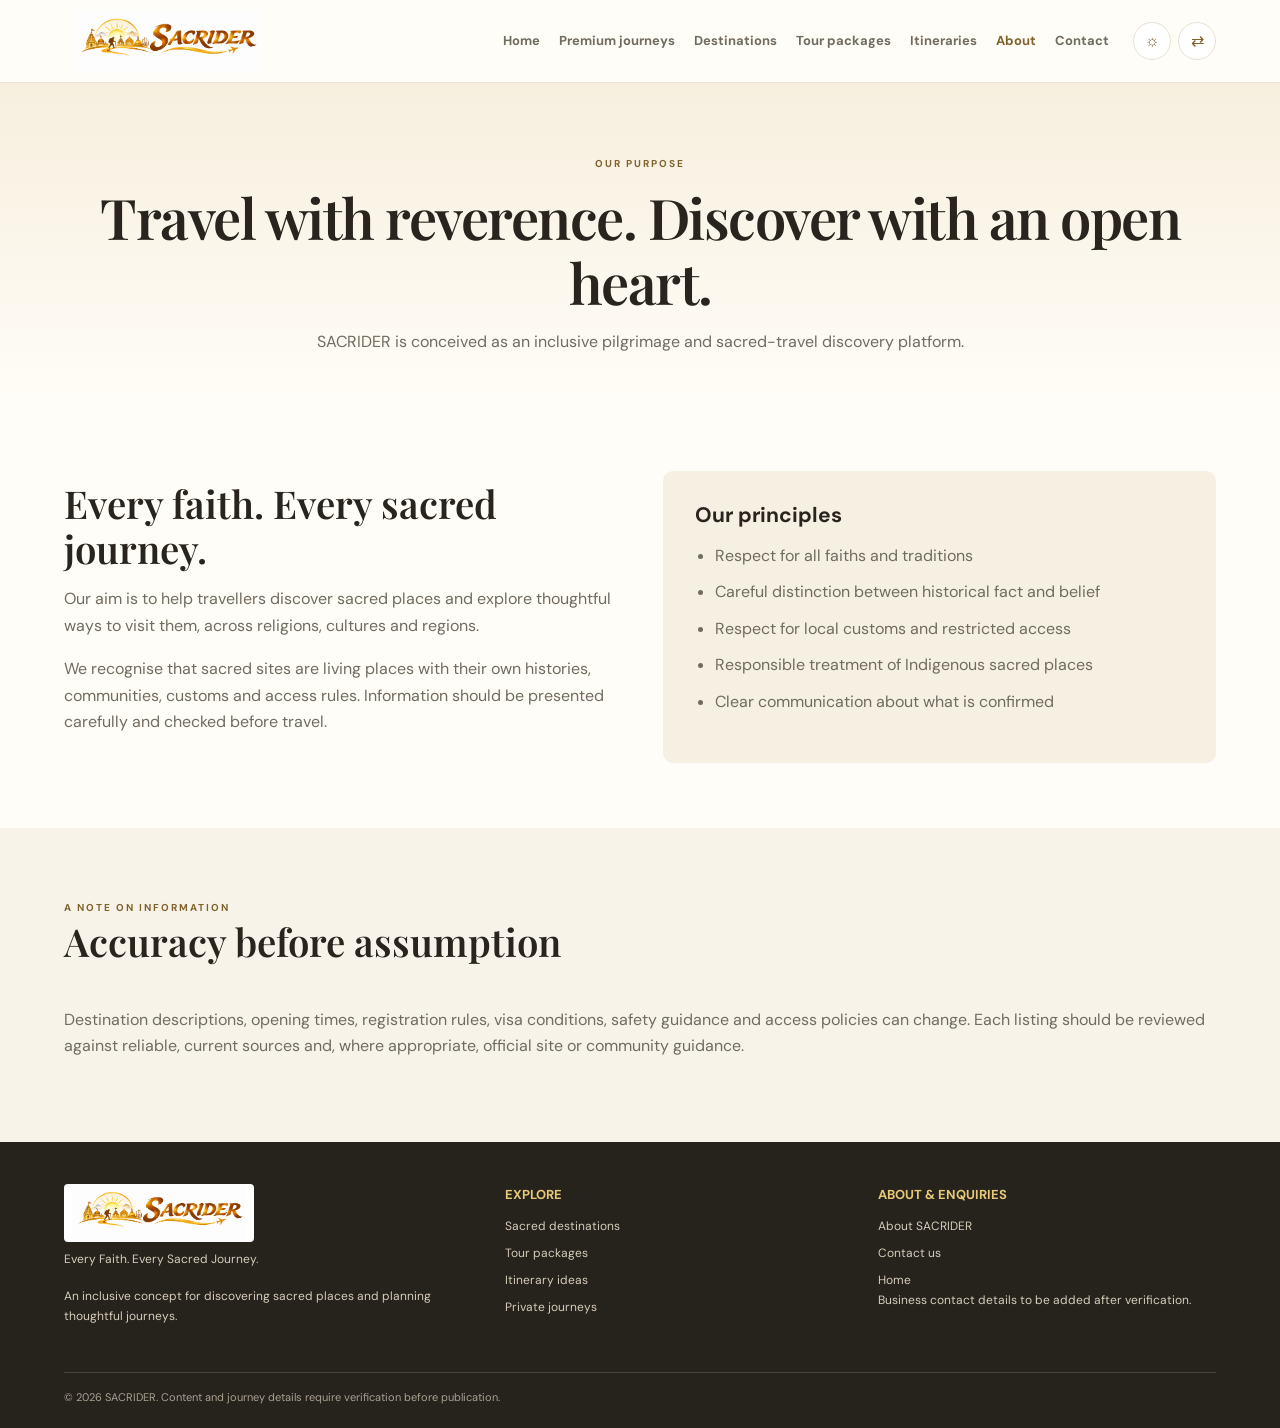
==== about.html @ cdb585a2 "firstcommit" ====
<!doctype html><html lang="en" dir="ltr"><head><meta charset="utf-8"><meta name="viewport" content="width=device-width,initial-scale=1"><title>About SACRIDER</title><link rel="icon" href="assets/sacrider-favicon-source.png"><link rel="stylesheet" href="styles.css"><link href="https://fonts.googleapis.com/css2?family=Trade+Winds&family=DM+Sans:wght@400;500;600;700&family=Playfair+Display:wght@500;600;700&display=swap" rel="stylesheet"></head><body><div id="site-header"></div><main><section class="page-hero"><span class="eyebrow">OUR PURPOSE</span><h1>Travel with reverence. Discover with an open heart.</h1><p>SACRIDER is conceived as an inclusive pilgrimage and sacred-travel discovery platform.</p></section><section class="section split"><div><h2>Every faith. Every sacred journey.</h2><p>Our aim is to help travellers discover sacred places and explore thoughtful ways to visit them, across religions, cultures and regions.</p><p>We recognise that sacred sites are living places with their own histories, communities, customs and access rules. Information should be presented carefully and checked before travel.</p></div><div class="values-panel"><h3>Our principles</h3><ul class="check-list"><li>Respect for all faiths and traditions</li><li>Careful distinction between historical fact and belief</li><li>Respect for local customs and restricted access</li><li>Responsible treatment of Indigenous sacred places</li><li>Clear communication about what is confirmed</li></ul></div></section><section class="section muted-section"><div class="section-head"><div><span class="eyebrow">A NOTE ON INFORMATION</span><h2>Accuracy before assumption</h2></div></div><p>Destination descriptions, opening times, registration rules, visa conditions, safety guidance and access policies can change. Each listing should be reviewed against reliable, current sources and, where appropriate, official site or community guidance.</p></section></main><div id="site-footer"></div><script src="app.js"></script></body></html>
---- styles.css ----
*{box-sizing:border-box} :root{--gold:#B88B36;--gold2:#E7C879;--deep:#80622C;--ink:#29251e;--muted:#716b60;--paper:#fffdf7;--surface:#fff;--line:#e9e1d2;--soft:#f6f0e3;--shadow:0 18px 50px rgba(76,55,19,.09)}html{scroll-behavior:smooth}body{margin:0;background:var(--paper);color:var(--ink);font:16px/1.65 "DM Sans",sans-serif}a{color:inherit;text-decoration:none}button,input,select,textarea{font:inherit}img{max-width:100%}.site-header{position:sticky;top:0;z-index:20;background:color-mix(in srgb,var(--paper) 93%,transparent);backdrop-filter:blur(14px);border-bottom:1px solid var(--line)}.nav-wrap{max-width:1200px;margin:auto;padding:10px 24px;display:flex;align-items:center;gap:24px}.brand img{width:205px;height:62px;object-fit:contain;display:block}.nav-links{display:flex;align-items:center;gap:19px;margin-inline-start:auto;font-size:13px;font-weight:700;color:var(--muted)}.nav-links a:hover,.nav-links a.active{color:var(--deep)}.nav-tools{display:flex;gap:7px}.icon-btn{width:38px;height:38px;border:1px solid var(--line);border-radius:50%;background:var(--surface);color:var(--deep);cursor:pointer}.menu-btn{display:none}.btn{display:inline-flex;align-items:center;justify-content:center;padding:12px 19px;border-radius:5px;font-weight:700;font-size:13px;border:1px solid var(--gold);cursor:pointer;transition:.2s}.btn.primary{background:var(--deep);color:white;border-color:var(--deep)}.btn.primary:hover{background:#60491f}.btn.secondary{color:var(--deep);background:transparent}.btn.light{background:#fffdf7;color:#73531b;border-color:#fffdf7}.actions{display:flex;gap:12px;flex-wrap:wrap;margin-top:26px}.hero,.premium-hero{max-width:1200px;margin:auto;padding:70px 24px 58px;display:grid;grid-template-columns:1.1fr .9fr;align-items:center;gap:38px;min-height:500px}.hero-classic{background:radial-gradient(circle at 82% 40%,#f5e5bd 0,transparent 35%)}.eyebrow{font-size:10px;letter-spacing:2px;font-weight:700;color:var(--deep)}h1,h2,h3{line-height:1.16;margin:0 0 16px}h1,h2{font-family:"Playfair Display",serif;font-weight:600}h1{font-size:clamp(42px,5.4vw,68px);letter-spacing:-1.5px}h1 em{color:var(--gold);font-weight:500}h2{font-size:clamp(30px,3vw,42px)}h3{font-size:21px}p{color:var(--muted);margin:0 0 17px}.hero-copy>p,.premium-copy>p{font-size:17px;max-width:590px}.hero-art{display:flex;justify-content:center;align-items:center}.hero-art img{width:min(100%,490px);filter:drop-shadow(0 18px 28px rgba(120,84,20,.12));border-radius:50%}.hero-note{font-size:11px;color:var(--muted);margin-top:22px}.section{max-width:1200px;margin:auto;padding:65px 24px}.section-head{display:flex;align-items:end;justify-content:space-between;gap:20px;margin-bottom:27px}.text-link{color:var(--deep);font-weight:700;font-size:13px}.faith-grid{display:grid;grid-template-columns:repeat(4,1fr);gap:13px}.faith-card{background:var(--surface);border:1px solid var(--line);padding:20px;border-radius:9px;display:flex;flex-direction:column;min-height:145px;transition:.2s}.faith-card:hover,.info-card:hover{transform:translateY(-3px);box-shadow:var(--shadow)}.faith-card span{font-size:25px;color:var(--gold);margin-bottom:10px}.faith-card b{font-family:"Playfair Display",serif;font-size:18px}.faith-card small{color:var(--muted);font-size:12px;margin-top:4px}.feature-band{max-width:none;background:linear-gradient(115deg,#80622c,#b88b36 65%,#d5b66c);color:white;padding:55px max(24px,calc((100vw - 1152px)/2));display:grid;grid-template-columns:1.2fr .8fr;gap:40px}.feature-band .eyebrow,.feature-band p{color:#fff4d9}.feature-band h2{max-width:600px}.feature-stats{display:grid;grid-template-columns:repeat(3,1fr);align-items:center;gap:14px}.feature-stats div{border-inline-start:1px solid #ffffff66;padding-inline-start:15px}.feature-stats strong{display:block;font:600 27px "Playfair Display",serif}.feature-stats span{font-size:11px;color:#fff4d9}.three-cards{display:grid;grid-template-columns:repeat(3,1fr);gap:18px}.info-card,.package-card{background:var(--surface);border:1px solid var(--line);padding:27px;border-radius:9px;transition:.2s}.card-icon{width:42px;height:42px;border-radius:50%;background:var(--soft);color:var(--deep);display:grid;place-items:center;font-weight:700;margin-bottom:20px}.info-card p,.package-card p{font-size:14px}.page-hero{padding:66px 24px 50px;text-align:center;background:linear-gradient(180deg,#f7efdE,transparent)}.page-hero h1{font-size:clamp(38px,5vw,56px);margin:10px auto 14px}.page-hero p{max-width:700px;margin:auto}.filters{display:flex;gap:15px;align-items:end;margin-bottom:25px;padding:18px;background:var(--soft);border:1px solid var(--line);border-radius:9px}.filters label,.enquiry-form label{display:flex;flex-direction:column;gap:6px;font-size:12px;font-weight:700;color:var(--deep);flex:1}.filters input,.filters select,.enquiry-form input,.enquiry-form select,.enquiry-form textarea{width:100%;padding:12px;border:1px solid var(--line);border-radius:5px;background:var(--surface);color:var(--ink);outline-color:var(--gold)}.destination-grid{display:grid;grid-template-columns:repeat(3,1fr);gap:16px}.destination-card{padding:22px;background:var(--surface);border:1px solid var(--line);border-radius:9px}.destination-card .meta{font-size:11px;color:var(--deep);font-weight:700;letter-spacing:.5px}.destination-card h3{margin:9px 0}.destination-card p{font-size:13px}.catalogue-note,.notice{padding:16px 18px;background:#fbf4e4;border-inline-start:3px solid var(--gold);border-radius:4px;font-size:13px;color:#68552e;margin-top:24px}.package-card{display:flex;flex-direction:column;align-items:flex-start}.package-card ul{padding-inline-start:18px;color:var(--muted);font-size:13px;min-height:95px}.package-card .btn{margin-top:auto}.package-card.featured{border-color:var(--gold);box-shadow:var(--shadow)}.pill{font-size:10px;font-weight:700;letter-spacing:1px;color:var(--deep);background:var(--soft);padding:6px 9px;border-radius:20px;margin-bottom:18px}.plan-grid{display:grid;grid-template-columns:repeat(3,1fr);gap:12px}.plan-card{background:var(--surface);border:1px solid var(--line);border-radius:7px;padding:17px}.plan-card small{color:var(--deep);font-size:10px;font-weight:700;text-transform:uppercase;letter-spacing:.7px}.plan-card h3{font-size:16px;margin:7px 0}.plan-card p{font-size:12px;margin:0}.split{display:grid;grid-template-columns:1fr 1fr;gap:45px;align-items:center}.values-panel,.quote-panel{background:var(--soft);padding:32px;border-radius:10px}.check-list{padding-inline-start:20px;color:var(--muted)}.check-list li{margin:10px 0}.muted-section{max-width:none;background:#f8f3e9;padding-inline:max(24px,calc((100vw - 1152px)/2))}.quote-mark{font:70px Georgia;color:var(--gold);line-height:1}.quote-panel p{font:26px/1.35 "Playfair Display",serif;color:var(--deep)}.quote-panel small{font-size:10px;letter-spacing:1.5px;color:var(--muted)}.contact-layout{display:grid;grid-template-columns:.8fr 1.2fr;gap:42px}.contact-detail{padding:12px 0;border-bottom:1px solid var(--line);display:flex;flex-direction:column;font-size:13px}.contact-detail b{color:var(--deep)}.enquiry-form{background:var(--surface);border:1px solid var(--line);border-radius:10px;padding:27px;display:flex;flex-direction:column;gap:15px;box-shadow:var(--shadow)}.form-row{display:flex;gap:14px}.form-status{font-size:13px;color:var(--deep);margin:0}.form-legal{font-size:11px;color:var(--muted)}.detail-main{max-width:1000px;margin:auto;padding:60px 24px}.detail-panel{padding:35px;background:var(--surface);border:1px solid var(--line);border-radius:12px}.detail-meta{color:var(--deep);font-size:12px;font-weight:700}.site-footer{background:#26231d;color:#f7f0df;padding:42px 24px 22px}.footer-inner{max-width:1152px;margin:auto;display:grid;grid-template-columns:1.2fr 1fr 1fr;gap:35px}.footer-logo{width:190px;height:58px;object-fit:contain;background:#fff;border-radius:4px}.site-footer p,.site-footer a{color:#d6cdb9;font-size:12px}.site-footer h4{font-size:13px;color:#e7c879;margin:0 0 12px}.footer-links{display:grid;gap:7px}.copyright{max-width:1152px;margin:28px auto 0;padding-top:15px;border-top:1px solid #ffffff25;color:#aaa18f;font-size:11px}.premium-hero{min-height:520px;background:linear-gradient(120deg,#fffdf7 45%,#f2e5c8)}.premium-orbit{height:360px;position:relative;display:grid;place-items:center;background:radial-gradient(circle,#fff9e9,#e8d2a0 58%,transparent 60%)}.sun{width:170px;height:170px;border-radius:50%;background:radial-gradient(circle at 35% 30%,#fff,#e7c879 65%,#b88b36);box-shadow:0 0 0 22px #e7c87935,0 0 0 45px #b88b3620}.orbit-label{position:absolute;text-align:center;font-size:12px;letter-spacing:2px;color:#80622c}.orbit-label b{font-size:18px}.orbit-path{position:absolute;bottom:38px;width:90%;height:100px;border:2px solid #b88b36;border-color:#b88b36 transparent transparent;border-radius:50%;transform:rotate(-8deg)}body.dark{--ink:#f1eadb;--muted:#c4b9a5;--paper:#171612;--surface:#211f19;--line:#3e382b;--soft:#2a261d;--shadow:0 18px 50px rgba(0,0,0,.25)}body.dark .site-header{background:#171612ed}body.dark .page-hero{background:linear-gradient(180deg,#292316,transparent)}body.dark .muted-section{background:#1e1b15}body.dark .feature-band{background:linear-gradient(115deg,#55411e,#80622c)}body.dark .notice,body.dark .catalogue-note{background:#302817;color:#e8d6ad}body.dark .premium-hero{background:linear-gradient(120deg,#211f19,#342a19)}body.dark .premium-orbit{background:radial-gradient(circle,#3d321e,#211f19 60%,transparent 62%)}body.dark .sun{box-shadow:0 0 0 22px #e7c8791c,0 0 0 45px #b88b3612}html[dir=rtl] .nav-links{margin-inline-start:0;margin-inline-end:auto}html[dir=rtl] .actions{flex-direction:row-reverse}html[dir=rtl] .filters,html[dir=rtl] .form-row{flex-direction:row-reverse}
@media(max-width:900px){.nav-wrap{gap:10px}.brand img{width:165px}.nav-links{gap:10px;font-size:11px}.nav-tools{margin-inline-start:auto}.hero,.premium-hero{grid-template-columns:1fr;padding-top:48px}.hero-art img{max-width:350px}.feature-band{grid-template-columns:1fr}.destination-grid,.plan-grid{grid-template-columns:repeat(2,1fr)}}
@media(max-width:680px){.nav-wrap{padding:8px 15px}.brand img{width:150px;height:48px}.menu-btn{display:block}.nav-links{display:none;position:absolute;top:65px;left:0;right:0;background:var(--paper);padding:18px 22px;border-bottom:1px solid var(--line);flex-direction:column;align-items:stretch}.nav-links.open{display:flex}.nav-tools{gap:4px}.icon-btn{width:34px;height:34px}.hero,.premium-hero{padding:43px 20px;gap:20px;min-height:auto}.hero-art img{max-width:270px}.section{padding:45px 20px}.faith-grid{grid-template-columns:repeat(2,1fr)}.three-cards,.destination-grid,.plan-grid,.split,.contact-layout,.footer-inner{grid-template-columns:1fr}.feature-band{padding:42px 20px}.feature-stats{grid-template-columns:1fr 1fr}.section-head{align-items:flex-start;flex-direction:column}.filters,.form-row{flex-direction:column;align-items:stretch}.page-hero{padding:48px 20px 35px}.enquiry-form{padding:20px}.footer-inner{gap:24px}.feature-stats div{padding:0;border:0}.premium-orbit{height:260px}.detail-panel{padding:23px}}
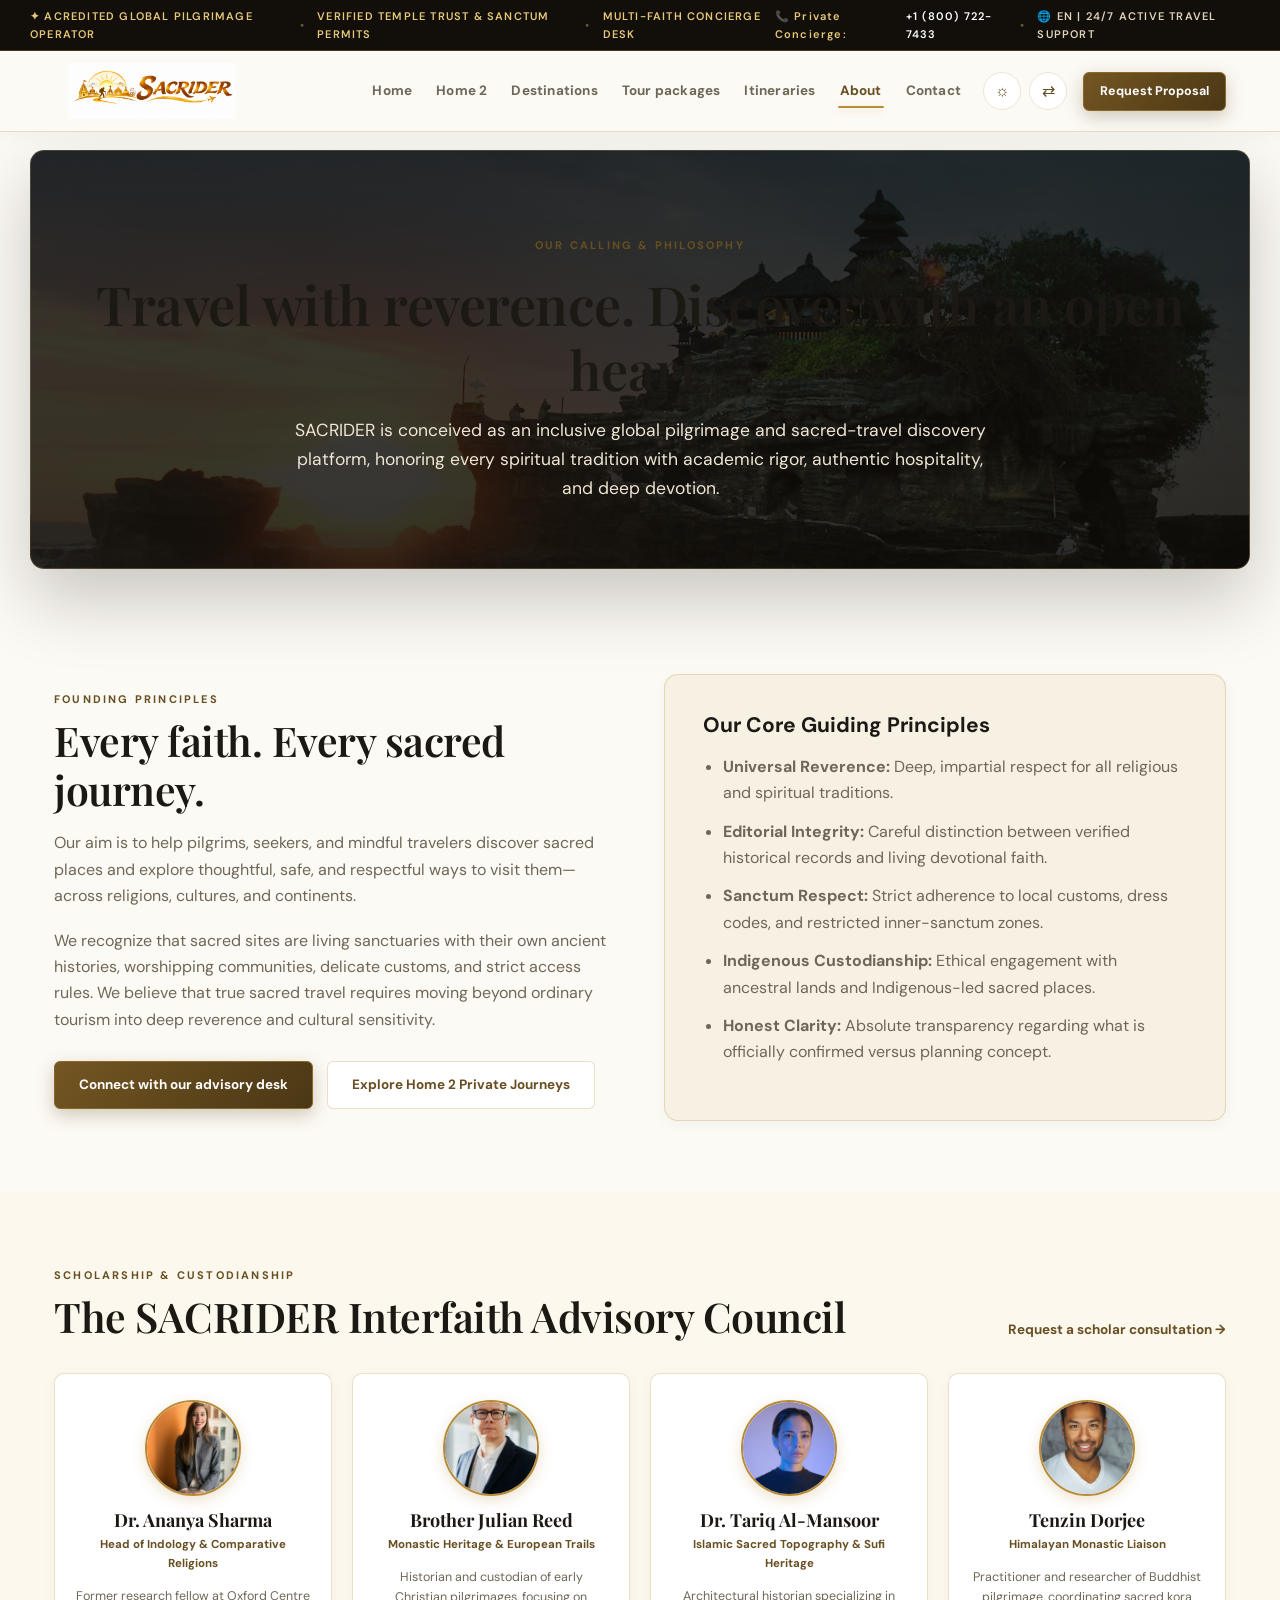
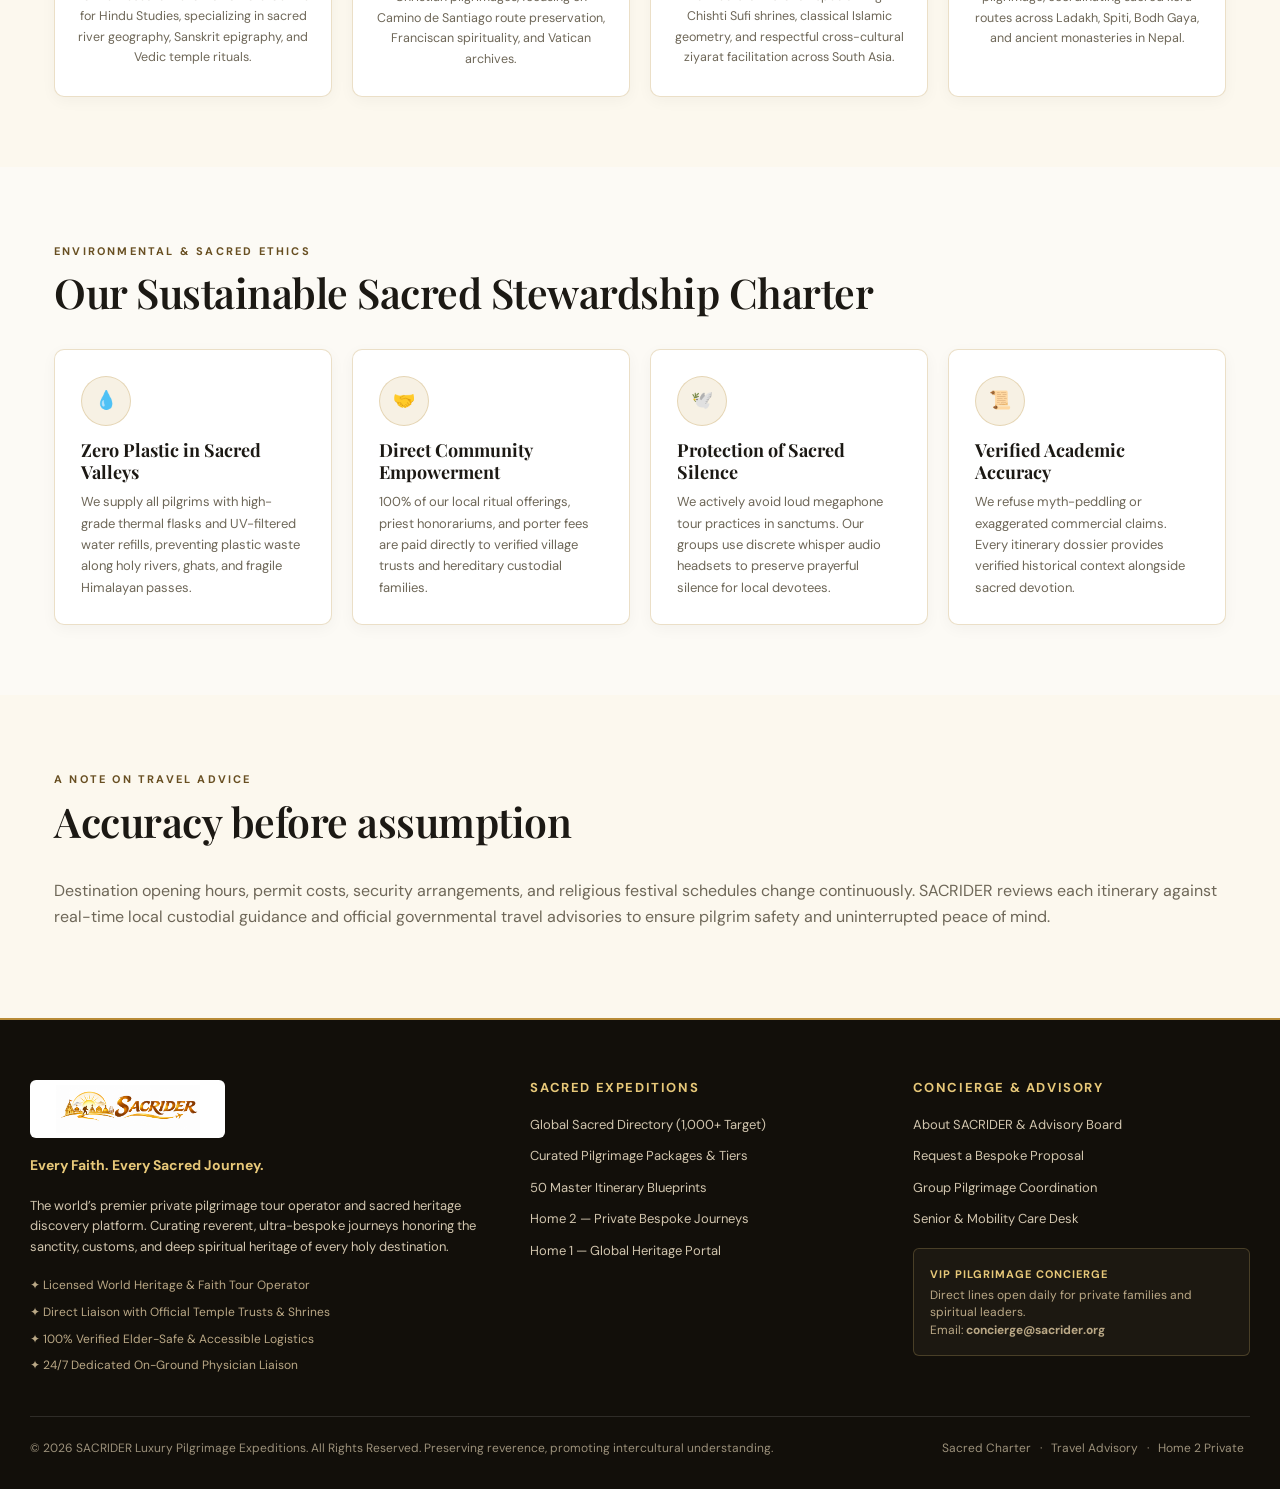
==== commit 3792bc6e: "firstpush" ====
--- a/about.html
+++ b/about.html
@@ -1 +1,141 @@
-<!doctype html><html lang="en" dir="ltr"><head><meta charset="utf-8"><meta name="viewport" content="width=device-width,initial-scale=1"><title>About SACRIDER</title><link rel="icon" href="assets/sacrider-favicon-source.png"><link rel="stylesheet" href="styles.css"><link href="https://fonts.googleapis.com/css2?family=Trade+Winds&family=DM+Sans:wght@400;500;600;700&family=Playfair+Display:wght@500;600;700&display=swap" rel="stylesheet"></head><body><div id="site-header"></div><main><section class="page-hero"><span class="eyebrow">OUR PURPOSE</span><h1>Travel with reverence. Discover with an open heart.</h1><p>SACRIDER is conceived as an inclusive pilgrimage and sacred-travel discovery platform.</p></section><section class="section split"><div><h2>Every faith. Every sacred journey.</h2><p>Our aim is to help travellers discover sacred places and explore thoughtful ways to visit them, across religions, cultures and regions.</p><p>We recognise that sacred sites are living places with their own histories, communities, customs and access rules. Information should be presented carefully and checked before travel.</p></div><div class="values-panel"><h3>Our principles</h3><ul class="check-list"><li>Respect for all faiths and traditions</li><li>Careful distinction between historical fact and belief</li><li>Respect for local customs and restricted access</li><li>Responsible treatment of Indigenous sacred places</li><li>Clear communication about what is confirmed</li></ul></div></section><section class="section muted-section"><div class="section-head"><div><span class="eyebrow">A NOTE ON INFORMATION</span><h2>Accuracy before assumption</h2></div></div><p>Destination descriptions, opening times, registration rules, visa conditions, safety guidance and access policies can change. Each listing should be reviewed against reliable, current sources and, where appropriate, official site or community guidance.</p></section></main><div id="site-footer"></div><script src="app.js"></script></body></html>+<!doctype html>
+<html lang="en" dir="ltr">
+<head>
+  <meta charset="utf-8">
+  <meta name="viewport" content="width=device-width, initial-scale=1">
+  <meta name="description" content="Learn about SACRIDER's mission, interfaith advisory council, and sustainable pilgrimage stewardship principles.">
+  <title>About SACRIDER | Every Faith. Every Sacred Journey.</title>
+  <link rel="icon" type="image/png" href="assets/sacrider-favicon-source.png">
+  <link rel="stylesheet" href="styles.css">
+  <link rel="preconnect" href="https://fonts.googleapis.com">
+  <link rel="preconnect" href="https://fonts.gstatic.com" crossorigin>
+  <link href="https://fonts.googleapis.com/css2?family=DM+Sans:wght@400;500;600;700&family=Playfair+Display:wght@500;600;700&display=swap" rel="stylesheet">
+</head>
+<body>
+  <div id="site-header"></div>
+
+  <main>
+    <!-- Page Hero with Photographic Backdrop -->
+    <section class="page-hero about-hero">
+      <span class="eyebrow">OUR CALLING & PHILOSOPHY</span>
+      <h1>Travel with reverence. Discover with an open heart.</h1>
+      <p>SACRIDER is conceived as an inclusive global pilgrimage and sacred-travel discovery platform, honoring every spiritual tradition with academic rigor, authentic hospitality, and deep devotion.</p>
+    </section>
+
+    <!-- Core Purpose Split Section -->
+    <section class="section split">
+      <div>
+        <span class="eyebrow">FOUNDING PRINCIPLES</span>
+        <h2>Every faith. Every sacred journey.</h2>
+        <p>Our aim is to help pilgrims, seekers, and mindful travelers discover sacred places and explore thoughtful, safe, and respectful ways to visit them—across religions, cultures, and continents.</p>
+        <p>We recognize that sacred sites are living sanctuaries with their own ancient histories, worshipping communities, delicate customs, and strict access rules. We believe that true sacred travel requires moving beyond ordinary tourism into deep reverence and cultural sensitivity.</p>
+        <div class="actions">
+          <a class="btn primary" href="contact.html">Connect with our advisory desk</a>
+          <a class="btn secondary" href="home-premium.html">Explore Home 2 Private Journeys</a>
+        </div>
+      </div>
+      <div class="values-panel">
+        <h3>Our Core Guiding Principles</h3>
+        <ul class="check-list">
+          <li><strong>Universal Reverence:</strong> Deep, impartial respect for all religious and spiritual traditions.</li>
+          <li><strong>Editorial Integrity:</strong> Careful distinction between verified historical records and living devotional faith.</li>
+          <li><strong>Sanctum Respect:</strong> Strict adherence to local customs, dress codes, and restricted inner-sanctum zones.</li>
+          <li><strong>Indigenous Custodianship:</strong> Ethical engagement with ancestral lands and Indigenous-led sacred places.</li>
+          <li><strong>Honest Clarity:</strong> Absolute transparency regarding what is officially confirmed versus planning concept.</li>
+        </ul>
+      </div>
+    </section>
+
+    <!-- UNIQUE SECTION 1: The SACRIDER Interfaith Advisory Council -->
+    <section class="section muted-section">
+      <div class="section-head">
+        <div>
+          <span class="eyebrow">SCHOLARSHIP & CUSTODIANSHIP</span>
+          <h2>The SACRIDER Interfaith Advisory Council</h2>
+        </div>
+        <a class="text-link" href="contact.html">Request a scholar consultation →</a>
+      </div>
+
+      <div class="advisors-grid">
+        <article class="advisor-card">
+          <img class="advisor-avatar" src="assets/images/advisor-1.jpg" alt="Dr. Ananya Sharma">
+          <h3>Dr. Ananya Sharma</h3>
+          <div class="advisor-title">Head of Indology & Comparative Religions</div>
+          <p>Former research fellow at Oxford Centre for Hindu Studies, specializing in sacred river geography, Sanskrit epigraphy, and Vedic temple rituals.</p>
+        </article>
+
+        <article class="advisor-card">
+          <img class="advisor-avatar" src="assets/images/advisor-2.jpg" alt="Brother Julian Reed">
+          <h3>Brother Julian Reed</h3>
+          <div class="advisor-title">Monastic Heritage & European Trails</div>
+          <p>Historian and custodian of early Christian pilgrimages, focusing on Camino de Santiago route preservation, Franciscan spirituality, and Vatican archives.</p>
+        </article>
+
+        <article class="advisor-card">
+          <img class="advisor-avatar" src="assets/images/advisor-3.jpg" alt="Dr. Tariq Al-Mansoor">
+          <h3>Dr. Tariq Al-Mansoor</h3>
+          <div class="advisor-title">Islamic Sacred Topography & Sufi Heritage</div>
+          <p>Architectural historian specializing in Chishti Sufi shrines, classical Islamic geometry, and respectful cross-cultural ziyarat facilitation across South Asia.</p>
+        </article>
+
+        <article class="advisor-card">
+          <img class="advisor-avatar" src="assets/images/advisor-4.jpg" alt="Tenzin Dorjee">
+          <h3>Tenzin Dorjee</h3>
+          <div class="advisor-title">Himalayan Monastic Liaison</div>
+          <p>Practitioner and researcher of Buddhist pilgrimage, coordinating sacred kora routes across Ladakh, Spiti, Bodh Gaya, and ancient monasteries in Nepal.</p>
+        </article>
+      </div>
+    </section>
+
+    <!-- UNIQUE SECTION 2: Sustainable & Sacred Stewardship Charter -->
+    <section class="section">
+      <div class="section-head">
+        <div>
+          <span class="eyebrow">ENVIRONMENTAL & SACRED ETHICS</span>
+          <h2>Our Sustainable Sacred Stewardship Charter</h2>
+        </div>
+      </div>
+
+      <div class="charter-grid">
+        <article class="charter-card">
+          <div class="card-icon">💧</div>
+          <h3>Zero Plastic in Sacred Valleys</h3>
+          <p>We supply all pilgrims with high-grade thermal flasks and UV-filtered water refills, preventing plastic waste along holy rivers, ghats, and fragile Himalayan passes.</p>
+        </article>
+
+        <article class="charter-card">
+          <div class="card-icon">🤝</div>
+          <h3>Direct Community Empowerment</h3>
+          <p>100% of our local ritual offerings, priest honorariums, and porter fees are paid directly to verified village trusts and hereditary custodial families.</p>
+        </article>
+
+        <article class="charter-card">
+          <div class="card-icon">🕊️</div>
+          <h3>Protection of Sacred Silence</h3>
+          <p>We actively avoid loud megaphone tour practices in sanctums. Our groups use discrete whisper audio headsets to preserve prayerful silence for local devotees.</p>
+        </article>
+
+        <article class="charter-card">
+          <div class="card-icon">📜</div>
+          <h3>Verified Academic Accuracy</h3>
+          <p>We refuse myth-peddling or exaggerated commercial claims. Every itinerary dossier provides verified historical context alongside sacred devotion.</p>
+        </article>
+      </div>
+    </section>
+
+    <!-- Informative Transparency Note -->
+    <section class="section muted-section">
+      <div class="section-head">
+        <div>
+          <span class="eyebrow">A NOTE ON TRAVEL ADVICE</span>
+          <h2>Accuracy before assumption</h2>
+        </div>
+      </div>
+      <p>Destination opening hours, permit costs, security arrangements, and religious festival schedules change continuously. SACRIDER reviews each itinerary against real-time local custodial guidance and official governmental travel advisories to ensure pilgrim safety and uninterrupted peace of mind.</p>
+    </section>
+  </main>
+
+  <div id="site-footer"></div>
+  <script src="app.js"></script>
+</body>
+</html>
--- a/styles.css
+++ b/styles.css
@@ -1,3 +1,2798 @@
-*{box-sizing:border-box} :root{--gold:#B88B36;--gold2:#E7C879;--deep:#80622C;--ink:#29251e;--muted:#716b60;--paper:#fffdf7;--surface:#fff;--line:#e9e1d2;--soft:#f6f0e3;--shadow:0 18px 50px rgba(76,55,19,.09)}html{scroll-behavior:smooth}body{margin:0;background:var(--paper);color:var(--ink);font:16px/1.65 "DM Sans",sans-serif}a{color:inherit;text-decoration:none}button,input,select,textarea{font:inherit}img{max-width:100%}.site-header{position:sticky;top:0;z-index:20;background:color-mix(in srgb,var(--paper) 93%,transparent);backdrop-filter:blur(14px);border-bottom:1px solid var(--line)}.nav-wrap{max-width:1200px;margin:auto;padding:10px 24px;display:flex;align-items:center;gap:24px}.brand img{width:205px;height:62px;object-fit:contain;display:block}.nav-links{display:flex;align-items:center;gap:19px;margin-inline-start:auto;font-size:13px;font-weight:700;color:var(--muted)}.nav-links a:hover,.nav-links a.active{color:var(--deep)}.nav-tools{display:flex;gap:7px}.icon-btn{width:38px;height:38px;border:1px solid var(--line);border-radius:50%;background:var(--surface);color:var(--deep);cursor:pointer}.menu-btn{display:none}.btn{display:inline-flex;align-items:center;justify-content:center;padding:12px 19px;border-radius:5px;font-weight:700;font-size:13px;border:1px solid var(--gold);cursor:pointer;transition:.2s}.btn.primary{background:var(--deep);color:white;border-color:var(--deep)}.btn.primary:hover{background:#60491f}.btn.secondary{color:var(--deep);background:transparent}.btn.light{background:#fffdf7;color:#73531b;border-color:#fffdf7}.actions{display:flex;gap:12px;flex-wrap:wrap;margin-top:26px}.hero,.premium-hero{max-width:1200px;margin:auto;padding:70px 24px 58px;display:grid;grid-template-columns:1.1fr .9fr;align-items:center;gap:38px;min-height:500px}.hero-classic{background:radial-gradient(circle at 82% 40%,#f5e5bd 0,transparent 35%)}.eyebrow{font-size:10px;letter-spacing:2px;font-weight:700;color:var(--deep)}h1,h2,h3{line-height:1.16;margin:0 0 16px}h1,h2{font-family:"Playfair Display",serif;font-weight:600}h1{font-size:clamp(42px,5.4vw,68px);letter-spacing:-1.5px}h1 em{color:var(--gold);font-weight:500}h2{font-size:clamp(30px,3vw,42px)}h3{font-size:21px}p{color:var(--muted);margin:0 0 17px}.hero-copy>p,.premium-copy>p{font-size:17px;max-width:590px}.hero-art{display:flex;justify-content:center;align-items:center}.hero-art img{width:min(100%,490px);filter:drop-shadow(0 18px 28px rgba(120,84,20,.12));border-radius:50%}.hero-note{font-size:11px;color:var(--muted);margin-top:22px}.section{max-width:1200px;margin:auto;padding:65px 24px}.section-head{display:flex;align-items:end;justify-content:space-between;gap:20px;margin-bottom:27px}.text-link{color:var(--deep);font-weight:700;font-size:13px}.faith-grid{display:grid;grid-template-columns:repeat(4,1fr);gap:13px}.faith-card{background:var(--surface);border:1px solid var(--line);padding:20px;border-radius:9px;display:flex;flex-direction:column;min-height:145px;transition:.2s}.faith-card:hover,.info-card:hover{transform:translateY(-3px);box-shadow:var(--shadow)}.faith-card span{font-size:25px;color:var(--gold);margin-bottom:10px}.faith-card b{font-family:"Playfair Display",serif;font-size:18px}.faith-card small{color:var(--muted);font-size:12px;margin-top:4px}.feature-band{max-width:none;background:linear-gradient(115deg,#80622c,#b88b36 65%,#d5b66c);color:white;padding:55px max(24px,calc((100vw - 1152px)/2));display:grid;grid-template-columns:1.2fr .8fr;gap:40px}.feature-band .eyebrow,.feature-band p{color:#fff4d9}.feature-band h2{max-width:600px}.feature-stats{display:grid;grid-template-columns:repeat(3,1fr);align-items:center;gap:14px}.feature-stats div{border-inline-start:1px solid #ffffff66;padding-inline-start:15px}.feature-stats strong{display:block;font:600 27px "Playfair Display",serif}.feature-stats span{font-size:11px;color:#fff4d9}.three-cards{display:grid;grid-template-columns:repeat(3,1fr);gap:18px}.info-card,.package-card{background:var(--surface);border:1px solid var(--line);padding:27px;border-radius:9px;transition:.2s}.card-icon{width:42px;height:42px;border-radius:50%;background:var(--soft);color:var(--deep);display:grid;place-items:center;font-weight:700;margin-bottom:20px}.info-card p,.package-card p{font-size:14px}.page-hero{padding:66px 24px 50px;text-align:center;background:linear-gradient(180deg,#f7efdE,transparent)}.page-hero h1{font-size:clamp(38px,5vw,56px);margin:10px auto 14px}.page-hero p{max-width:700px;margin:auto}.filters{display:flex;gap:15px;align-items:end;margin-bottom:25px;padding:18px;background:var(--soft);border:1px solid var(--line);border-radius:9px}.filters label,.enquiry-form label{display:flex;flex-direction:column;gap:6px;font-size:12px;font-weight:700;color:var(--deep);flex:1}.filters input,.filters select,.enquiry-form input,.enquiry-form select,.enquiry-form textarea{width:100%;padding:12px;border:1px solid var(--line);border-radius:5px;background:var(--surface);color:var(--ink);outline-color:var(--gold)}.destination-grid{display:grid;grid-template-columns:repeat(3,1fr);gap:16px}.destination-card{padding:22px;background:var(--surface);border:1px solid var(--line);border-radius:9px}.destination-card .meta{font-size:11px;color:var(--deep);font-weight:700;letter-spacing:.5px}.destination-card h3{margin:9px 0}.destination-card p{font-size:13px}.catalogue-note,.notice{padding:16px 18px;background:#fbf4e4;border-inline-start:3px solid var(--gold);border-radius:4px;font-size:13px;color:#68552e;margin-top:24px}.package-card{display:flex;flex-direction:column;align-items:flex-start}.package-card ul{padding-inline-start:18px;color:var(--muted);font-size:13px;min-height:95px}.package-card .btn{margin-top:auto}.package-card.featured{border-color:var(--gold);box-shadow:var(--shadow)}.pill{font-size:10px;font-weight:700;letter-spacing:1px;color:var(--deep);background:var(--soft);padding:6px 9px;border-radius:20px;margin-bottom:18px}.plan-grid{display:grid;grid-template-columns:repeat(3,1fr);gap:12px}.plan-card{background:var(--surface);border:1px solid var(--line);border-radius:7px;padding:17px}.plan-card small{color:var(--deep);font-size:10px;font-weight:700;text-transform:uppercase;letter-spacing:.7px}.plan-card h3{font-size:16px;margin:7px 0}.plan-card p{font-size:12px;margin:0}.split{display:grid;grid-template-columns:1fr 1fr;gap:45px;align-items:center}.values-panel,.quote-panel{background:var(--soft);padding:32px;border-radius:10px}.check-list{padding-inline-start:20px;color:var(--muted)}.check-list li{margin:10px 0}.muted-section{max-width:none;background:#f8f3e9;padding-inline:max(24px,calc((100vw - 1152px)/2))}.quote-mark{font:70px Georgia;color:var(--gold);line-height:1}.quote-panel p{font:26px/1.35 "Playfair Display",serif;color:var(--deep)}.quote-panel small{font-size:10px;letter-spacing:1.5px;color:var(--muted)}.contact-layout{display:grid;grid-template-columns:.8fr 1.2fr;gap:42px}.contact-detail{padding:12px 0;border-bottom:1px solid var(--line);display:flex;flex-direction:column;font-size:13px}.contact-detail b{color:var(--deep)}.enquiry-form{background:var(--surface);border:1px solid var(--line);border-radius:10px;padding:27px;display:flex;flex-direction:column;gap:15px;box-shadow:var(--shadow)}.form-row{display:flex;gap:14px}.form-status{font-size:13px;color:var(--deep);margin:0}.form-legal{font-size:11px;color:var(--muted)}.detail-main{max-width:1000px;margin:auto;padding:60px 24px}.detail-panel{padding:35px;background:var(--surface);border:1px solid var(--line);border-radius:12px}.detail-meta{color:var(--deep);font-size:12px;font-weight:700}.site-footer{background:#26231d;color:#f7f0df;padding:42px 24px 22px}.footer-inner{max-width:1152px;margin:auto;display:grid;grid-template-columns:1.2fr 1fr 1fr;gap:35px}.footer-logo{width:190px;height:58px;object-fit:contain;background:#fff;border-radius:4px}.site-footer p,.site-footer a{color:#d6cdb9;font-size:12px}.site-footer h4{font-size:13px;color:#e7c879;margin:0 0 12px}.footer-links{display:grid;gap:7px}.copyright{max-width:1152px;margin:28px auto 0;padding-top:15px;border-top:1px solid #ffffff25;color:#aaa18f;font-size:11px}.premium-hero{min-height:520px;background:linear-gradient(120deg,#fffdf7 45%,#f2e5c8)}.premium-orbit{height:360px;position:relative;display:grid;place-items:center;background:radial-gradient(circle,#fff9e9,#e8d2a0 58%,transparent 60%)}.sun{width:170px;height:170px;border-radius:50%;background:radial-gradient(circle at 35% 30%,#fff,#e7c879 65%,#b88b36);box-shadow:0 0 0 22px #e7c87935,0 0 0 45px #b88b3620}.orbit-label{position:absolute;text-align:center;font-size:12px;letter-spacing:2px;color:#80622c}.orbit-label b{font-size:18px}.orbit-path{position:absolute;bottom:38px;width:90%;height:100px;border:2px solid #b88b36;border-color:#b88b36 transparent transparent;border-radius:50%;transform:rotate(-8deg)}body.dark{--ink:#f1eadb;--muted:#c4b9a5;--paper:#171612;--surface:#211f19;--line:#3e382b;--soft:#2a261d;--shadow:0 18px 50px rgba(0,0,0,.25)}body.dark .site-header{background:#171612ed}body.dark .page-hero{background:linear-gradient(180deg,#292316,transparent)}body.dark .muted-section{background:#1e1b15}body.dark .feature-band{background:linear-gradient(115deg,#55411e,#80622c)}body.dark .notice,body.dark .catalogue-note{background:#302817;color:#e8d6ad}body.dark .premium-hero{background:linear-gradient(120deg,#211f19,#342a19)}body.dark .premium-orbit{background:radial-gradient(circle,#3d321e,#211f19 60%,transparent 62%)}body.dark .sun{box-shadow:0 0 0 22px #e7c8791c,0 0 0 45px #b88b3612}html[dir=rtl] .nav-links{margin-inline-start:0;margin-inline-end:auto}html[dir=rtl] .actions{flex-direction:row-reverse}html[dir=rtl] .filters,html[dir=rtl] .form-row{flex-direction:row-reverse}
-@media(max-width:900px){.nav-wrap{gap:10px}.brand img{width:165px}.nav-links{gap:10px;font-size:11px}.nav-tools{margin-inline-start:auto}.hero,.premium-hero{grid-template-columns:1fr;padding-top:48px}.hero-art img{max-width:350px}.feature-band{grid-template-columns:1fr}.destination-grid,.plan-grid{grid-template-columns:repeat(2,1fr)}}
-@media(max-width:680px){.nav-wrap{padding:8px 15px}.brand img{width:150px;height:48px}.menu-btn{display:block}.nav-links{display:none;position:absolute;top:65px;left:0;right:0;background:var(--paper);padding:18px 22px;border-bottom:1px solid var(--line);flex-direction:column;align-items:stretch}.nav-links.open{display:flex}.nav-tools{gap:4px}.icon-btn{width:34px;height:34px}.hero,.premium-hero{padding:43px 20px;gap:20px;min-height:auto}.hero-art img{max-width:270px}.section{padding:45px 20px}.faith-grid{grid-template-columns:repeat(2,1fr)}.three-cards,.destination-grid,.plan-grid,.split,.contact-layout,.footer-inner{grid-template-columns:1fr}.feature-band{padding:42px 20px}.feature-stats{grid-template-columns:1fr 1fr}.section-head{align-items:flex-start;flex-direction:column}.filters,.form-row{flex-direction:column;align-items:stretch}.page-hero{padding:48px 20px 35px}.enquiry-form{padding:20px}.footer-inner{gap:24px}.feature-stats div{padding:0;border:0}.premium-orbit{height:260px}.detail-panel{padding:23px}}
+/* ==========================================================================
+   SACRIDER — Ultra-Luxury Global Pilgrimage Tour Operator Design System
+   World-Class Luxury Aesthetic • Bespoke Faith Expeditions
+   ========================================================================== */
+
+* {
+  box-sizing: border-box;
+}
+
+:root {
+  --gold: #b88b36;
+  --gold-light: #e7c879;
+  --gold-foil: linear-gradient(135deg, #c5a059 0%, #ecd79b 50%, #9a7428 100%);
+  --gold-glow: rgba(184, 139, 54, 0.25);
+  --deep: #684f22;
+  --deep-accent: #3d2f16;
+  --ink: #1c1914;
+  --ink-secondary: #4a4438;
+  --muted: #6e6758;
+  --paper: #fcfaf5;
+  --surface: #ffffff;
+  --surface-elevated: #ffffff;
+  --line: #ede5d5;
+  --line-gold: rgba(184, 139, 54, 0.28);
+  --soft: #f7f1e4;
+  --soft-gold: #fcf8ee;
+  --shadow-sm: 0 4px 15px rgba(26, 20, 11, 0.04);
+  --shadow-card: 0 10px 30px -4px rgba(26, 20, 11, 0.06), 0 0 0 1px rgba(184, 139, 54, 0.14);
+  --shadow-hover: 0 24px 50px -8px rgba(26, 20, 11, 0.16), 0 0 0 1px rgba(184, 139, 54, 0.42);
+  --shadow-lg: 0 30px 70px rgba(18, 14, 8, 0.22);
+  --radius-sm: 6px;
+  --radius-md: 10px;
+  --radius-lg: 14px;
+}
+
+html {
+  scroll-behavior: smooth;
+}
+
+body {
+  margin: 0;
+  background: var(--paper);
+  color: var(--ink);
+  font: 16px/1.65 "DM Sans", -apple-system, BlinkMacSystemFont, "Segoe UI", Roboto, sans-serif;
+  -webkit-font-smoothing: antialiased;
+}
+
+a {
+  color: inherit;
+  text-decoration: none;
+  transition: all 0.25s cubic-bezier(0.16, 1, 0.3, 1);
+}
+
+button, input, select, textarea {
+  font: inherit;
+}
+
+img {
+  max-width: 100%;
+  height: auto;
+  display: block;
+}
+
+/* ==========================================================================
+   Header & Top Operator Credential Bar
+   ========================================================================== */
+
+.top-operator-bar {
+  background: #120f0a;
+  color: #dfd4be;
+  border-bottom: 1px solid rgba(231, 200, 121, 0.22);
+  padding: 7px 24px;
+  font-size: 11px;
+  letter-spacing: 1.2px;
+  font-weight: 600;
+}
+
+.operator-bar-inner {
+  max-width: 1220px;
+  margin: auto;
+  display: flex;
+  justify-content: space-between;
+  align-items: center;
+}
+
+.operator-credentials {
+  display: flex;
+  align-items: center;
+  gap: 12px;
+  color: var(--gold-light);
+}
+
+.dot-sep {
+  color: rgba(231, 200, 121, 0.4);
+}
+
+.operator-contact-quick {
+  display: flex;
+  align-items: center;
+  gap: 12px;
+}
+
+.quick-call {
+  color: #ffffff;
+  display: inline-flex;
+  align-items: center;
+  gap: 5px;
+}
+
+.quick-call span {
+  color: var(--gold-light);
+}
+
+.quick-call:hover {
+  color: var(--gold-light);
+}
+
+.site-header {
+  position: sticky;
+  top: 0;
+  z-index: 100;
+  background: rgba(252, 250, 245, 0.96);
+  backdrop-filter: blur(18px);
+  -webkit-backdrop-filter: blur(18px);
+  border-bottom: 1px solid var(--line-gold);
+  box-shadow: 0 4px 20px rgba(18, 14, 8, 0.04);
+}
+
+.nav-wrap {
+  max-width: 1220px;
+  margin: auto;
+  padding: 12px 24px;
+  display: flex;
+  align-items: center;
+  gap: 20px;
+}
+
+.brand img {
+  width: 195px;
+  height: 56px;
+  object-fit: contain;
+  display: block;
+  transition: transform 0.25s ease;
+}
+
+.brand:hover img {
+  transform: scale(1.02);
+}
+
+.nav-links {
+  display: flex;
+  align-items: center;
+  gap: 20px;
+  margin-inline-start: auto;
+  font-size: 13.5px;
+  font-weight: 700;
+  color: var(--muted);
+}
+
+.nav-links a {
+  position: relative;
+  padding: 6px 2px;
+  letter-spacing: 0.2px;
+}
+
+.nav-links a:hover,
+.nav-links a.active {
+  color: var(--deep);
+}
+
+.nav-links a.active::after {
+  content: "";
+  position: absolute;
+  bottom: 0;
+  left: 0;
+  right: 0;
+  height: 2px;
+  background: var(--gold);
+  border-radius: 2px;
+  box-shadow: 0 2px 8px var(--gold-glow);
+}
+
+.nav-tools {
+  display: flex;
+  align-items: center;
+  gap: 8px;
+}
+
+.icon-btn {
+  width: 38px;
+  height: 38px;
+  border: 1px solid var(--line);
+  border-radius: 50%;
+  background: var(--surface);
+  color: var(--deep);
+  cursor: pointer;
+  display: flex;
+  align-items: center;
+  justify-content: center;
+  transition: all 0.2s ease;
+}
+
+.icon-btn:hover {
+  background: var(--soft);
+  border-color: var(--gold);
+  transform: translateY(-1px);
+}
+
+.menu-btn {
+  display: none;
+  font-size: 18px;
+}
+
+.header-cta {
+  margin-inline-start: 8px;
+}
+
+/* ==========================================================================
+   Typography & Editorial Serifs
+   ========================================================================== */
+
+h1, h2, h3, h4 {
+  line-height: 1.2;
+  margin: 0 0 16px;
+  color: var(--ink);
+}
+
+h1, h2 {
+  font-family: "Playfair Display", Georgia, serif;
+  font-weight: 600;
+  letter-spacing: -0.5px;
+}
+
+h1 {
+  font-size: clamp(38px, 5vw, 62px);
+}
+
+h1 em {
+  color: var(--gold-light);
+  font-style: italic;
+  font-weight: 500;
+}
+
+h2 {
+  font-size: clamp(28px, 3.2vw, 42px);
+}
+
+h3 {
+  font-size: 21px;
+}
+
+h4 {
+  font-size: 16px;
+  font-weight: 700;
+}
+
+p {
+  color: var(--muted);
+  margin: 0 0 18px;
+  line-height: 1.65;
+}
+
+.eyebrow {
+  display: inline-block;
+  font-size: 11px;
+  letter-spacing: 2.2px;
+  font-weight: 700;
+  color: var(--deep);
+  text-transform: uppercase;
+  margin-bottom: 8px;
+}
+
+.eyebrow-light {
+  display: inline-block;
+  font-size: 11px;
+  letter-spacing: 2.5px;
+  font-weight: 700;
+  color: var(--gold-light);
+  text-transform: uppercase;
+  margin-bottom: 8px;
+}
+
+/* ==========================================================================
+   Buttons & Links
+   ========================================================================== */
+
+.btn {
+  display: inline-flex;
+  align-items: center;
+  justify-content: center;
+  gap: 8px;
+  padding: 12px 24px;
+  border-radius: var(--radius-sm);
+  font-weight: 700;
+  font-size: 13.5px;
+  border: 1px solid var(--gold);
+  cursor: pointer;
+  transition: all 0.25s cubic-bezier(0.16, 1, 0.3, 1);
+  white-space: nowrap;
+  position: relative;
+  overflow: hidden;
+}
+
+.btn.primary {
+  background: linear-gradient(135deg, #745622 0%, #4a3715 100%);
+  color: #ffffff;
+  border-color: #8c6827;
+  box-shadow: 0 6px 18px rgba(92, 69, 27, 0.28);
+}
+
+.btn.primary:hover {
+  background: linear-gradient(135deg, #8c6827 0%, #5c441b 100%);
+  border-color: var(--gold-light);
+  transform: translateY(-2px);
+  box-shadow: 0 8px 24px rgba(92, 69, 27, 0.42);
+}
+
+.btn.secondary {
+  color: var(--deep);
+  background: var(--surface);
+  border-color: var(--line-gold);
+}
+
+.btn.secondary:hover {
+  border-color: var(--gold);
+  background: var(--soft-gold);
+  color: var(--ink);
+  transform: translateY(-2px);
+  box-shadow: 0 4px 14px rgba(184, 139, 54, 0.15);
+}
+
+.btn.light {
+  background: #ffffff;
+  color: var(--deep);
+  border-color: #ffffff;
+  box-shadow: 0 4px 15px rgba(0, 0, 0, 0.08);
+}
+
+.btn.light:hover {
+  background: var(--soft-gold);
+  border-color: var(--gold-light);
+  transform: translateY(-2px);
+}
+
+.btn.sm {
+  padding: 8px 16px;
+  font-size: 12.5px;
+}
+
+.btn.full-width {
+  width: 100%;
+}
+
+.text-link {
+  color: var(--deep);
+  font-weight: 700;
+  font-size: 13.5px;
+  display: inline-flex;
+  align-items: center;
+  gap: 6px;
+  transition: gap 0.2s ease, color 0.2s ease;
+}
+
+.text-link:hover {
+  color: var(--gold);
+  gap: 10px;
+}
+
+.actions {
+  display: flex;
+  gap: 14px;
+  flex-wrap: wrap;
+  margin-top: 28px;
+}
+
+/* ==========================================================================
+   Hero Sections with Photographic Grandeur
+   ========================================================================== */
+
+.hero, .premium-hero {
+  max-width: 1220px;
+  margin: 20px auto 40px;
+  padding: 75px 44px 70px;
+  display: grid;
+  grid-template-columns: 1.18fr 0.82fr;
+  align-items: center;
+  gap: 40px;
+  min-height: 530px;
+  border-radius: var(--radius-lg);
+  overflow: hidden;
+  box-shadow: var(--shadow-lg);
+  position: relative;
+  border: 1px solid rgba(231, 200, 121, 0.25);
+}
+
+.hero-classic {
+  background: linear-gradient(135deg, rgba(16, 12, 8, 0.85) 0%, rgba(32, 24, 14, 0.72) 55%, rgba(16, 12, 8, 0.90) 100%),
+              url('assets/images/hero-classic.jpg') center/cover no-repeat;
+  color: #fffef8;
+}
+
+.hero-classic .eyebrow {
+  color: var(--gold-light);
+}
+
+.hero-classic p {
+  color: #ede2cf;
+  font-size: 17.5px;
+  max-width: 590px;
+}
+
+.hero-classic .hero-note {
+  color: #d1c1a5;
+  font-size: 12.5px;
+  margin-top: 24px;
+  letter-spacing: 0.5px;
+}
+
+.hero-art {
+  display: flex;
+  justify-content: center;
+  align-items: center;
+}
+
+.hero-art img {
+  width: min(100%, 420px);
+  filter: drop-shadow(0 20px 40px rgba(0, 0, 0, 0.45));
+  border-radius: 50%;
+  border: 3px solid rgba(231, 200, 121, 0.35);
+}
+
+/* Home 2 (Premium Hero) */
+.premium-hero {
+  background: linear-gradient(135deg, rgba(14, 11, 7, 0.92) 0%, rgba(36, 28, 15, 0.80) 55%, rgba(14, 11, 7, 0.94) 100%),
+              url('assets/images/hero-premium.jpg') center/cover no-repeat;
+  color: #fffef8;
+}
+
+.premium-hero .eyebrow {
+  color: var(--gold-light);
+}
+
+.premium-hero p {
+  color: #eddcc2;
+  font-size: 18px;
+  max-width: 590px;
+}
+
+.premium-orbit-badge {
+  position: relative;
+  display: flex;
+  flex-direction: column;
+  align-items: center;
+  justify-content: center;
+  background: radial-gradient(circle, rgba(231, 200, 121, 0.22) 0%, rgba(22, 17, 10, 0.85) 65%);
+  border: 1px solid rgba(231, 200, 121, 0.45);
+  padding: 40px 30px;
+  border-radius: 50%;
+  width: min(100%, 360px);
+  height: 360px;
+  margin: auto;
+  box-shadow: 0 0 60px rgba(184, 139, 54, 0.22), inset 0 0 45px rgba(231, 200, 121, 0.15);
+  text-align: center;
+}
+
+.premium-orbit-badge img {
+  width: 140px;
+  height: 140px;
+  object-fit: contain;
+  margin-bottom: 12px;
+  filter: drop-shadow(0 10px 20px rgba(0, 0, 0, 0.5));
+}
+
+.orbit-title {
+  font-family: "Playfair Display", serif;
+  font-size: 20px;
+  color: #ffffff;
+  font-weight: 600;
+  line-height: 1.3;
+}
+
+.orbit-tag {
+  font-size: 11px;
+  letter-spacing: 2px;
+  color: var(--gold-light);
+  margin-top: 6px;
+  text-transform: uppercase;
+}
+
+/* Page Hero across internal pages */
+.page-hero {
+  max-width: 1220px;
+  margin: 18px auto 35px;
+  padding: 80px 24px 65px;
+  text-align: center;
+  color: #fffef8;
+  border-radius: var(--radius-lg);
+  overflow: hidden;
+  background-size: cover;
+  background-position: center;
+  box-shadow: var(--shadow-lg);
+  position: relative;
+  border: 1px solid rgba(231, 200, 121, 0.22);
+}
+
+.page-hero.destinations-hero {
+  background-image: linear-gradient(rgba(14, 11, 7, 0.78), rgba(14, 11, 7, 0.84)), url('assets/images/hero-destinations.jpg');
+}
+
+.page-hero.packages-hero {
+  background-image: linear-gradient(rgba(14, 11, 7, 0.78), rgba(14, 11, 7, 0.84)), url('assets/images/hero-packages.jpg');
+}
+
+.page-hero.itineraries-hero {
+  background-image: linear-gradient(rgba(14, 11, 7, 0.78), rgba(14, 11, 7, 0.84)), url('assets/images/hero-itineraries.jpg');
+}
+
+.page-hero.about-hero {
+  background-image: linear-gradient(rgba(14, 11, 7, 0.78), rgba(14, 11, 7, 0.84)), url('assets/images/hero-about.jpg');
+}
+
+.page-hero.contact-hero {
+  background-image: linear-gradient(rgba(14, 11, 7, 0.78), rgba(14, 11, 7, 0.84)), url('assets/images/hero-contact.jpg');
+}
+
+.page-hero h1 {
+  font-size: clamp(36px, 4.8vw, 54px);
+  margin: 10px auto 14px;
+}
+
+.page-hero p {
+  max-width: 720px;
+  margin: auto;
+  color: #efe5d5;
+  font-size: 17.5px;
+}
+
+.top-sub-banner {
+  background: var(--soft-gold);
+  border-bottom: 1px solid var(--line-gold);
+  padding: 8px 20px;
+  text-align: center;
+  font-size: 13px;
+  color: var(--deep);
+  font-weight: 500;
+}
+
+.top-sub-banner a {
+  font-weight: 700;
+  text-decoration: underline;
+  margin-inline-start: 6px;
+}
+
+/* ==========================================================================
+   Section Layouts
+   ========================================================================== */
+
+.section {
+  max-width: 1220px;
+  margin: auto;
+  padding: 70px 24px;
+}
+
+.section-head {
+  display: flex;
+  align-items: flex-end;
+  justify-content: space-between;
+  gap: 20px;
+  margin-bottom: 32px;
+}
+
+.section-head h2 {
+  margin: 0;
+}
+
+/* ==========================================================================
+   Card Styling Architecture (Equal Heights, Luxury Glassmorphism & Gold Rims)
+   ========================================================================== */
+
+/* 1. Faith Grid Cards */
+.faith-grid {
+  display: grid;
+  grid-template-columns: repeat(4, 1fr);
+  gap: 18px;
+}
+
+.faith-card {
+  position: relative;
+  overflow: hidden;
+  border-radius: var(--radius-md);
+  min-height: 200px;
+  display: flex;
+  flex-direction: column;
+  justify-content: flex-end;
+  padding: 24px;
+  color: #fffef8;
+  background-size: cover;
+  background-position: center;
+  border: 1px solid rgba(255, 255, 255, 0.18);
+  box-shadow: var(--shadow-card);
+  transition: transform 0.3s cubic-bezier(0.16, 1, 0.3, 1), box-shadow 0.3s cubic-bezier(0.16, 1, 0.3, 1);
+}
+
+.faith-card::before {
+  content: "";
+  position: absolute;
+  inset: 0;
+  background: linear-gradient(180deg, rgba(16, 12, 7, 0.20) 0%, rgba(16, 12, 7, 0.90) 100%);
+  z-index: 1;
+  transition: background 0.3s ease;
+}
+
+.faith-card:hover {
+  transform: translateY(-5px);
+  box-shadow: var(--shadow-hover);
+  border-color: var(--gold-light);
+}
+
+.faith-card:hover::before {
+  background: linear-gradient(180deg, rgba(16, 12, 7, 0.10) 0%, rgba(16, 12, 7, 0.95) 100%);
+}
+
+.faith-card > * {
+  position: relative;
+  z-index: 2;
+}
+
+.faith-card span {
+  font-size: 28px;
+  color: var(--gold-light);
+  margin-bottom: 6px;
+  display: block;
+  text-shadow: 0 2px 8px rgba(0, 0, 0, 0.6);
+}
+
+.faith-card b {
+  font-family: "Playfair Display", serif;
+  font-size: 20px;
+  color: #ffffff;
+}
+
+.faith-card small {
+  color: #ebdcc2;
+  font-size: 13px;
+  margin-top: 4px;
+  display: block;
+  line-height: 1.4;
+}
+
+/* 2. Destination Cards (Master Tour Operator Directory) */
+.destination-grid {
+  display: grid;
+  grid-template-columns: repeat(3, 1fr);
+  gap: 24px;
+}
+
+.destination-card {
+  background: var(--surface);
+  border: 1px solid var(--line-gold);
+  border-radius: var(--radius-md);
+  overflow: hidden;
+  box-shadow: var(--shadow-card);
+  transition: transform 0.35s cubic-bezier(0.16, 1, 0.3, 1), box-shadow 0.35s cubic-bezier(0.16, 1, 0.3, 1), border-color 0.3s ease;
+  display: flex;
+  flex-direction: column;
+  height: 100%;
+}
+
+.destination-card:hover {
+  transform: translateY(-6px);
+  box-shadow: var(--shadow-hover);
+  border-color: var(--gold);
+}
+
+.destination-card-media {
+  position: relative;
+  width: 100%;
+  height: 220px;
+  overflow: hidden;
+  background: #1e1911;
+}
+
+.destination-card-img {
+  width: 100%;
+  height: 100%;
+  object-fit: cover;
+  transition: transform 0.6s cubic-bezier(0.16, 1, 0.3, 1);
+}
+
+.destination-card:hover .destination-card-img {
+  transform: scale(1.06);
+}
+
+.destination-badge {
+  position: absolute;
+  top: 14px;
+  left: 14px;
+  background: rgba(18, 14, 8, 0.88);
+  color: var(--gold-light);
+  padding: 4px 10px;
+  border-radius: 4px;
+  font-size: 10.5px;
+  font-weight: 700;
+  letter-spacing: 0.8px;
+  backdrop-filter: blur(6px);
+  border: 1px solid rgba(231, 200, 121, 0.35);
+  z-index: 2;
+}
+
+.operator-vip-ribbon {
+  position: absolute;
+  top: 14px;
+  right: 14px;
+  background: linear-gradient(135deg, rgba(32, 24, 12, 0.95), rgba(74, 55, 21, 0.95));
+  color: #ffffff;
+  padding: 4px 10px;
+  border-radius: 4px;
+  font-size: 10.5px;
+  font-weight: 700;
+  letter-spacing: 0.5px;
+  border: 1px solid var(--gold-light);
+  box-shadow: 0 4px 10px rgba(0, 0, 0, 0.3);
+  z-index: 2;
+}
+
+.destination-card-overlay {
+  position: absolute;
+  bottom: 0;
+  left: 0;
+  right: 0;
+  padding: 24px 16px 12px;
+  background: linear-gradient(180deg, transparent 0%, rgba(14, 11, 7, 0.85) 100%);
+  display: flex;
+  justify-content: space-between;
+  align-items: center;
+  z-index: 2;
+}
+
+.rating-badge {
+  font-size: 11px;
+  font-weight: 700;
+  color: var(--gold-light);
+  background: rgba(18, 14, 8, 0.75);
+  padding: 3px 8px;
+  border-radius: 4px;
+  border: 1px solid rgba(231, 200, 121, 0.25);
+}
+
+.location-chip {
+  font-size: 11.5px;
+  font-weight: 600;
+  color: #fff;
+  text-shadow: 0 1px 3px rgba(0, 0, 0, 0.7);
+}
+
+.destination-card-body {
+  padding: 24px;
+  display: flex;
+  flex-direction: column;
+  flex: 1;
+}
+
+.card-eyebrow-row {
+  display: flex;
+  justify-content: space-between;
+  align-items: center;
+  margin-bottom: 6px;
+}
+
+.destination-card .meta {
+  font-size: 11px;
+  color: var(--deep);
+  font-weight: 700;
+  letter-spacing: 0.8px;
+}
+
+.card-verified-tag {
+  font-size: 10px;
+  font-weight: 700;
+  color: #2b7a4b;
+  background: #eef7f1;
+  padding: 2px 7px;
+  border-radius: 3px;
+}
+
+.card-title {
+  margin: 4px 0 6px;
+  font-size: 21px;
+  font-family: "Playfair Display", serif;
+  transition: color 0.2s ease;
+}
+
+.destination-card:hover .card-title {
+  color: var(--gold);
+}
+
+.dest-feature-banner {
+  font-size: 12px;
+  font-weight: 700;
+  color: var(--deep);
+  margin-bottom: 10px;
+}
+
+.dest-summary {
+  font-size: 13.5px;
+  color: var(--muted);
+  line-height: 1.55;
+  margin-bottom: 14px;
+}
+
+.dest-specs-grid {
+  display: grid;
+  grid-template-columns: 1fr 1fr;
+  gap: 10px;
+  background: var(--soft);
+  border: 1px solid var(--line);
+  padding: 10px 14px;
+  border-radius: var(--radius-sm);
+  margin-bottom: 14px;
+}
+
+.spec-item {
+  display: flex;
+  flex-direction: column;
+}
+
+.spec-label {
+  font-size: 10px;
+  font-weight: 700;
+  color: var(--deep);
+  letter-spacing: 0.8px;
+  margin-bottom: 2px;
+}
+
+.spec-val {
+  font-size: 12px;
+  font-weight: 600;
+  color: var(--ink);
+}
+
+.dest-inclusions-bar {
+  background: var(--soft-gold);
+  border-inline-start: 3px solid var(--gold);
+  padding: 10px 12px;
+  border-radius: 4px;
+  font-size: 11.5px;
+  color: var(--ink-secondary);
+  margin-bottom: 14px;
+  line-height: 1.45;
+}
+
+.dest-inclusions-bar strong {
+  display: block;
+  font-size: 10px;
+  color: var(--deep);
+  letter-spacing: 0.8px;
+  margin-bottom: 2px;
+}
+
+.dest-highlights {
+  display: flex;
+  flex-wrap: wrap;
+  gap: 6px;
+  margin-bottom: 20px;
+}
+
+.highlight-tag {
+  font-size: 11px;
+  background: var(--soft);
+  color: var(--deep);
+  border: 1px solid var(--line);
+  padding: 3px 8px;
+  border-radius: 4px;
+  font-weight: 500;
+}
+
+.dest-card-actions {
+  display: grid;
+  grid-template-columns: 1.2fr 0.8fr;
+  gap: 10px;
+  margin-top: auto;
+  padding-top: 14px;
+  border-top: 1px solid var(--line);
+}
+
+/* 3. Package Cards (Curated Expedition Tiers) */
+.package-card {
+  background: var(--surface);
+  border: 1px solid var(--line-gold);
+  border-radius: var(--radius-md);
+  overflow: hidden;
+  display: flex;
+  flex-direction: column;
+  box-shadow: var(--shadow-card);
+  transition: transform 0.35s cubic-bezier(0.16, 1, 0.3, 1), box-shadow 0.35s cubic-bezier(0.16, 1, 0.3, 1);
+  height: 100%;
+}
+
+.package-card:hover {
+  transform: translateY(-6px);
+  box-shadow: var(--shadow-hover);
+  border-color: var(--gold);
+}
+
+.package-card-media {
+  position: relative;
+  height: 220px;
+  overflow: hidden;
+}
+
+.package-card-media img {
+  width: 100%;
+  height: 100%;
+  object-fit: cover;
+  transition: transform 0.6s cubic-bezier(0.16, 1, 0.3, 1);
+}
+
+.package-card:hover .package-card-media img {
+  transform: scale(1.06);
+}
+
+.package-card-body {
+  padding: 28px;
+  display: flex;
+  flex-direction: column;
+  flex: 1;
+}
+
+.package-card.featured {
+  border-color: var(--gold);
+  box-shadow: var(--shadow-hover);
+  border-width: 2px;
+  position: relative;
+}
+
+.package-card.featured::before {
+  content: "✦ MOST REQUESTED BESPOKE EXPEDITION TIER ✦";
+  background: linear-gradient(135deg, #745622 0%, #4a3715 100%);
+  color: #fff;
+  font-size: 10.5px;
+  font-weight: 700;
+  letter-spacing: 1.6px;
+  text-align: center;
+  padding: 8px 0;
+  display: block;
+}
+
+.pill {
+  display: inline-block;
+  font-size: 10.5px;
+  font-weight: 700;
+  letter-spacing: 1.5px;
+  color: var(--deep);
+  background: var(--soft);
+  padding: 4px 10px;
+  border-radius: 20px;
+  margin-bottom: 14px;
+  border: 1px solid var(--line-gold);
+}
+
+.package-card ul {
+  padding-inline-start: 18px;
+  color: var(--muted);
+  font-size: 13.5px;
+  margin: 14px 0 24px;
+  display: flex;
+  flex-direction: column;
+  gap: 9px;
+}
+
+.package-card .btn {
+  margin-top: auto;
+}
+
+/* 4. Plan Cards (50 Master Itineraries) */
+.plan-grid {
+  display: grid;
+  grid-template-columns: repeat(3, 1fr);
+  gap: 18px;
+}
+
+.plan-card {
+  background: var(--surface);
+  border: 1px solid var(--line-gold);
+  border-radius: var(--radius-sm);
+  padding: 22px;
+  display: flex;
+  flex-direction: column;
+  box-shadow: var(--shadow-sm);
+  transition: transform 0.25s ease, border-color 0.25s ease, box-shadow 0.25s ease;
+  height: 100%;
+}
+
+.plan-card:hover {
+  transform: translateY(-4px);
+  border-color: var(--gold);
+  box-shadow: var(--shadow-card);
+}
+
+.plan-card-top {
+  display: flex;
+  justify-content: space-between;
+  align-items: center;
+  margin-bottom: 10px;
+}
+
+.plan-category-pill {
+  font-size: 10px;
+  font-weight: 700;
+  text-transform: uppercase;
+  color: var(--deep);
+  background: var(--soft);
+  padding: 3px 8px;
+  border-radius: 4px;
+  border: 1px solid var(--line);
+}
+
+.plan-num {
+  font-size: 10px;
+  font-weight: 700;
+  color: var(--gold);
+  letter-spacing: 1px;
+}
+
+.plan-title {
+  font-size: 17.5px;
+  font-family: "Playfair Display", serif;
+  margin: 6px 0 10px;
+  line-height: 1.3;
+}
+
+.plan-meta-row {
+  display: flex;
+  flex-direction: column;
+  gap: 4px;
+  font-size: 12px;
+  color: var(--muted);
+  margin-bottom: 12px;
+}
+
+.plan-focus-box {
+  background: var(--soft-gold);
+  border: 1px solid var(--line);
+  padding: 10px 12px;
+  border-radius: 4px;
+  margin-bottom: 12px;
+}
+
+.plan-highlights {
+  font-size: 12px;
+  color: var(--ink-secondary);
+  margin: 0;
+  line-height: 1.45;
+}
+
+.plan-assurance-pill {
+  font-size: 10.5px;
+  color: #2b7a4b;
+  font-weight: 700;
+  margin-bottom: 14px;
+}
+
+.plan-card-footer {
+  margin-top: auto;
+  padding-top: 12px;
+  border-top: 1px solid var(--line);
+}
+
+/* 5. Seasons Grid (Home 1 Unique Section 1) */
+.seasons-grid {
+  display: grid;
+  grid-template-columns: repeat(4, 1fr);
+  gap: 20px;
+}
+
+.season-card {
+  background: var(--surface);
+  border: 1px solid var(--line-gold);
+  border-radius: var(--radius-md);
+  padding: 26px;
+  box-shadow: var(--shadow-sm);
+  display: flex;
+  flex-direction: column;
+  height: 100%;
+  transition: transform 0.25s ease, box-shadow 0.25s ease;
+}
+
+.season-card:hover {
+  transform: translateY(-4px);
+  border-color: var(--gold);
+  box-shadow: var(--shadow-card);
+}
+
+.season-badge {
+  font-size: 10.5px;
+  font-weight: 700;
+  letter-spacing: 1.2px;
+  text-transform: uppercase;
+  color: var(--deep);
+  background: var(--soft);
+  padding: 4px 10px;
+  border-radius: 4px;
+  display: inline-block;
+  margin-bottom: 12px;
+  border: 1px solid var(--line);
+}
+
+.season-card h3 {
+  font-size: 20px;
+  margin-bottom: 6px;
+  font-family: "Playfair Display", serif;
+}
+
+.season-months {
+  font-size: 12.5px;
+  font-weight: 700;
+  color: var(--gold);
+  margin-bottom: 14px;
+}
+
+.season-list {
+  padding-inline-start: 16px;
+  font-size: 13px;
+  color: var(--muted);
+  margin: 0;
+  display: flex;
+  flex-direction: column;
+  gap: 7px;
+  flex: 1;
+}
+
+/* 6. Etiquette & Protocol Cards (Home 1 Unique Section 2 & Detail Page) */
+.etiquette-grid {
+  display: grid;
+  grid-template-columns: repeat(4, 1fr);
+  gap: 20px;
+}
+
+.etiquette-card {
+  background: var(--surface);
+  border: 1px solid var(--line-gold);
+  border-radius: var(--radius-md);
+  padding: 26px;
+  display: flex;
+  flex-direction: column;
+  box-shadow: var(--shadow-sm);
+  height: 100%;
+  transition: transform 0.25s ease;
+}
+
+.etiquette-card:hover {
+  transform: translateY(-4px);
+  border-color: var(--gold);
+  box-shadow: var(--shadow-card);
+}
+
+.etiquette-icon {
+  font-size: 32px;
+  margin-bottom: 14px;
+}
+
+.etiquette-card h3 {
+  font-size: 19px;
+  margin-bottom: 8px;
+  font-family: "Playfair Display", serif;
+}
+
+.etiquette-card p {
+  font-size: 13.5px;
+  margin-bottom: 14px;
+}
+
+.etiquette-card ul {
+  padding-inline-start: 16px;
+  font-size: 12.5px;
+  color: var(--muted);
+  margin: 0;
+  display: flex;
+  flex-direction: column;
+  gap: 6px;
+  flex: 1;
+}
+
+/* 7. Pilgrim Voices (Home 1 Unique Section 3) */
+.voices-grid {
+  display: grid;
+  grid-template-columns: repeat(3, 1fr);
+  gap: 24px;
+}
+
+.voice-card {
+  background: var(--surface);
+  border: 1px solid var(--line-gold);
+  border-radius: var(--radius-md);
+  padding: 30px;
+  display: flex;
+  flex-direction: column;
+  position: relative;
+  box-shadow: var(--shadow-card);
+  height: 100%;
+  transition: transform 0.25s ease;
+}
+
+.voice-card:hover {
+  transform: translateY(-4px);
+  border-color: var(--gold);
+}
+
+.voice-quote {
+  font-size: 15px;
+  font-style: italic;
+  color: var(--ink);
+  line-height: 1.65;
+  margin-bottom: 20px;
+  flex: 1;
+}
+
+.voice-author {
+  border-top: 1px solid var(--line);
+  padding-top: 16px;
+  display: flex;
+  flex-direction: column;
+  gap: 3px;
+}
+
+.voice-author b {
+  font-size: 14.5px;
+  color: var(--deep);
+  font-family: "Playfair Display", serif;
+}
+
+.voice-author span {
+  font-size: 12px;
+  color: var(--muted);
+}
+
+.voice-badge {
+  font-size: 11px;
+  font-weight: 700;
+  color: #2b7a4b;
+  margin-top: 4px;
+}
+
+/* 8. Signature Expeditions (Home 2 Unique Section 1) */
+.expeditions-grid {
+  display: grid;
+  grid-template-columns: repeat(3, 1fr);
+  gap: 26px;
+}
+
+.expedition-card {
+  background: var(--surface);
+  border: 1px solid var(--line-gold);
+  border-radius: var(--radius-lg);
+  overflow: hidden;
+  box-shadow: var(--shadow-card);
+  display: flex;
+  flex-direction: column;
+  height: 100%;
+  transition: transform 0.35s cubic-bezier(0.16, 1, 0.3, 1), box-shadow 0.35s ease;
+}
+
+.expedition-card:hover {
+  transform: translateY(-6px);
+  box-shadow: var(--shadow-hover);
+  border-color: var(--gold);
+}
+
+.expedition-media {
+  position: relative;
+  height: 230px;
+  overflow: hidden;
+}
+
+.expedition-media img {
+  width: 100%;
+  height: 100%;
+  object-fit: cover;
+  transition: transform 0.6s cubic-bezier(0.16, 1, 0.3, 1);
+}
+
+.expedition-card:hover .expedition-media img {
+  transform: scale(1.06);
+}
+
+.expedition-tag {
+  position: absolute;
+  bottom: 14px;
+  left: 14px;
+  background: rgba(16, 12, 7, 0.88);
+  color: var(--gold-light);
+  padding: 4px 10px;
+  border-radius: 4px;
+  font-size: 11px;
+  font-weight: 700;
+  letter-spacing: 0.6px;
+  border: 1px solid rgba(231, 200, 121, 0.3);
+}
+
+.expedition-body {
+  padding: 28px;
+  display: flex;
+  flex-direction: column;
+  flex: 1;
+}
+
+.expedition-body h3 {
+  font-size: 21px;
+  font-family: "Playfair Display", serif;
+  margin-bottom: 8px;
+}
+
+.expedition-meta {
+  font-size: 12.5px;
+  color: var(--deep);
+  font-weight: 700;
+  margin-bottom: 14px;
+}
+
+.expedition-body p {
+  font-size: 13.5px;
+  margin-bottom: 16px;
+  flex: 1;
+}
+
+.expedition-perks {
+  padding-inline-start: 16px;
+  font-size: 12.5px;
+  color: var(--muted);
+  margin: 0 0 22px;
+  display: flex;
+  flex-direction: column;
+  gap: 6px;
+}
+
+/* 9. Concierge Pillars (Home 2 Unique Section 2) */
+.concierge-grid {
+  display: grid;
+  grid-template-columns: repeat(4, 1fr);
+  gap: 20px;
+}
+
+.concierge-card {
+  background: var(--surface);
+  border: 1px solid var(--line-gold);
+  border-radius: var(--radius-md);
+  padding: 28px 22px;
+  text-align: center;
+  display: flex;
+  flex-direction: column;
+  align-items: center;
+  box-shadow: var(--shadow-sm);
+  height: 100%;
+  transition: transform 0.25s ease;
+}
+
+.concierge-card:hover {
+  transform: translateY(-4px);
+  border-color: var(--gold);
+  box-shadow: var(--shadow-card);
+}
+
+.concierge-card .card-icon {
+  margin: 0 auto 16px;
+}
+
+.concierge-card h3 {
+  font-size: 18px;
+  font-family: "Playfair Display", serif;
+  margin-bottom: 8px;
+}
+
+.concierge-card p {
+  font-size: 13px;
+  margin: 0;
+}
+
+/* 10. Timeline Steps (Home 2 Unique Section 3) */
+.timeline-steps {
+  display: grid;
+  grid-template-columns: repeat(4, 1fr);
+  gap: 20px;
+}
+
+.step-card {
+  background: var(--surface);
+  border: 1px solid var(--line-gold);
+  border-radius: var(--radius-md);
+  padding: 28px;
+  display: flex;
+  flex-direction: column;
+  position: relative;
+  box-shadow: var(--shadow-sm);
+  height: 100%;
+  transition: transform 0.25s ease;
+}
+
+.step-card:hover {
+  transform: translateY(-4px);
+  border-color: var(--gold);
+  box-shadow: var(--shadow-card);
+}
+
+.step-num {
+  font-family: "Playfair Display", serif;
+  font-size: 34px;
+  font-weight: 700;
+  color: var(--gold);
+  line-height: 1;
+  margin-bottom: 14px;
+}
+
+.step-card h3 {
+  font-size: 18px;
+  font-family: "Playfair Display", serif;
+  margin-bottom: 8px;
+}
+
+.step-card p {
+  font-size: 13px;
+  margin: 0;
+}
+
+/* 11. Regional Geography Grid (Destinations Unique Section 1) */
+.regions-grid {
+  display: grid;
+  grid-template-columns: repeat(4, 1fr);
+  gap: 20px;
+}
+
+.region-card {
+  background: var(--surface);
+  border: 1px solid var(--line-gold);
+  border-radius: var(--radius-md);
+  padding: 24px;
+  display: flex;
+  flex-direction: column;
+  box-shadow: var(--shadow-sm);
+  height: 100%;
+  transition: transform 0.25s ease;
+}
+
+.region-card:hover {
+  transform: translateY(-4px);
+  border-color: var(--gold);
+  box-shadow: var(--shadow-card);
+}
+
+.region-card h3 {
+  font-size: 19px;
+  font-family: "Playfair Display", serif;
+  margin-bottom: 8px;
+  color: var(--deep);
+}
+
+.region-card p {
+  font-size: 13px;
+  margin-bottom: 14px;
+}
+
+.region-card ul {
+  padding-inline-start: 16px;
+  font-size: 12.5px;
+  color: var(--muted);
+  margin: 0;
+  display: flex;
+  flex-direction: column;
+  gap: 6px;
+  flex: 1;
+}
+
+/* 12. Checklist Grid (Destinations Unique Section 2 & Detail Page) */
+.checklist-grid {
+  display: grid;
+  grid-template-columns: repeat(3, 1fr);
+  gap: 22px;
+}
+
+.checklist-card {
+  background: var(--surface);
+  border: 1px solid var(--line-gold);
+  border-radius: var(--radius-md);
+  padding: 26px;
+  box-shadow: var(--shadow-sm);
+  height: 100%;
+  transition: transform 0.25s ease;
+}
+
+.checklist-card:hover {
+  transform: translateY(-4px);
+  border-color: var(--gold);
+  box-shadow: var(--shadow-card);
+}
+
+.checklist-card h3 {
+  font-size: 19px;
+  font-family: "Playfair Display", serif;
+  margin-bottom: 12px;
+  display: flex;
+  align-items: center;
+  gap: 8px;
+}
+
+.checklist-card p {
+  font-size: 13.5px;
+  margin-bottom: 14px;
+}
+
+.checklist-card ul {
+  padding-inline-start: 16px;
+  font-size: 13px;
+  color: var(--muted);
+  margin: 0;
+  display: flex;
+  flex-direction: column;
+  gap: 8px;
+}
+
+/* 13. Featured Routes Grid (Itineraries Unique Section 1) */
+.routes-grid {
+  display: grid;
+  grid-template-columns: repeat(3, 1fr);
+  gap: 24px;
+}
+
+.route-card {
+  background: var(--surface);
+  border: 1px solid var(--line-gold);
+  border-radius: var(--radius-md);
+  overflow: hidden;
+  box-shadow: var(--shadow-card);
+  display: flex;
+  flex-direction: column;
+  height: 100%;
+  transition: transform 0.35s ease;
+}
+
+.route-card:hover {
+  transform: translateY(-5px);
+  border-color: var(--gold);
+  box-shadow: var(--shadow-hover);
+}
+
+.route-card-img {
+  width: 100%;
+  height: 200px;
+  object-fit: cover;
+}
+
+.route-card-body {
+  padding: 24px;
+  display: flex;
+  flex-direction: column;
+  flex: 1;
+}
+
+.route-badge {
+  font-size: 10.5px;
+  font-weight: 700;
+  color: var(--deep);
+  background: var(--soft);
+  padding: 3px 8px;
+  border-radius: 4px;
+  display: inline-block;
+  margin-bottom: 8px;
+  border: 1px solid var(--line);
+}
+
+.route-card h3 {
+  font-size: 19px;
+  font-family: "Playfair Display", serif;
+  margin-bottom: 8px;
+}
+
+.route-stops {
+  font-size: 12.5px;
+  font-weight: 600;
+  color: var(--ink);
+  margin-bottom: 12px;
+}
+
+.route-days {
+  padding-inline-start: 16px;
+  font-size: 12.5px;
+  color: var(--muted);
+  margin: 0 0 18px;
+  display: flex;
+  flex-direction: column;
+  gap: 6px;
+  flex: 1;
+}
+
+/* 14. Pacing Grid (Itineraries Unique Section 2) */
+.pacing-grid {
+  display: grid;
+  grid-template-columns: repeat(3, 1fr);
+  gap: 22px;
+}
+
+.pacing-card {
+  background: var(--surface);
+  border: 1px solid var(--line-gold);
+  border-radius: var(--radius-md);
+  padding: 26px;
+  box-shadow: var(--shadow-sm);
+  height: 100%;
+  transition: transform 0.25s ease;
+}
+
+.pacing-card:hover {
+  transform: translateY(-4px);
+  border-color: var(--gold);
+  box-shadow: var(--shadow-card);
+}
+
+.pacing-card h3 {
+  font-size: 19px;
+  font-family: "Playfair Display", serif;
+  margin-bottom: 8px;
+}
+
+.pacing-card p {
+  font-size: 13.5px;
+  margin-bottom: 14px;
+}
+
+.pacing-card ul {
+  padding-inline-start: 16px;
+  font-size: 12.5px;
+  color: var(--muted);
+  margin: 0;
+  display: flex;
+  flex-direction: column;
+  gap: 6px;
+}
+
+/* 15. Inclusions Matrix (Packages Unique Section 1) */
+.matrix-wrapper {
+  overflow-x: auto;
+  border-radius: var(--radius-md);
+  border: 1px solid var(--line-gold);
+  background: var(--surface);
+  box-shadow: var(--shadow-card);
+}
+
+.matrix-table {
+  width: 100%;
+  border-collapse: collapse;
+  font-size: 13.5px;
+}
+
+.matrix-table th,
+.matrix-table td {
+  padding: 16px 22px;
+  text-align: left;
+  border-bottom: 1px solid var(--line);
+}
+
+.matrix-table th {
+  background: var(--soft);
+  color: var(--deep);
+  font-weight: 700;
+  font-size: 14px;
+  letter-spacing: 0.5px;
+}
+
+.matrix-table tr:hover td {
+  background: var(--soft-gold);
+}
+
+/* 16. FAQ Grid (Packages Unique Section 2) */
+.faq-grid {
+  display: grid;
+  grid-template-columns: repeat(2, 1fr);
+  gap: 22px;
+}
+
+.faq-card {
+  background: var(--surface);
+  border: 1px solid var(--line-gold);
+  border-radius: var(--radius-md);
+  padding: 26px;
+  box-shadow: var(--shadow-sm);
+  height: 100%;
+  transition: transform 0.25s ease;
+}
+
+.faq-card:hover {
+  transform: translateY(-3px);
+  border-color: var(--gold);
+  box-shadow: var(--shadow-card);
+}
+
+.faq-card h3 {
+  font-size: 18px;
+  font-family: "Playfair Display", serif;
+  margin-bottom: 10px;
+  color: var(--deep);
+}
+
+.faq-card p {
+  font-size: 13.5px;
+  margin: 0;
+  line-height: 1.6;
+}
+
+/* 17. Advisors Grid (About Unique Section 1) */
+.advisors-grid {
+  display: grid;
+  grid-template-columns: repeat(4, 1fr);
+  gap: 20px;
+}
+
+.advisor-card {
+  background: var(--surface);
+  border: 1px solid var(--line-gold);
+  border-radius: var(--radius-md);
+  overflow: hidden;
+  text-align: center;
+  padding: 26px 20px;
+  display: flex;
+  flex-direction: column;
+  align-items: center;
+  box-shadow: var(--shadow-sm);
+  height: 100%;
+  transition: transform 0.25s ease;
+}
+
+.advisor-card:hover {
+  transform: translateY(-4px);
+  border-color: var(--gold);
+  box-shadow: var(--shadow-card);
+}
+
+.advisor-avatar {
+  width: 96px;
+  height: 96px;
+  border-radius: 50%;
+  object-fit: cover;
+  margin-bottom: 14px;
+  border: 2px solid var(--gold);
+  box-shadow: 0 4px 14px rgba(184, 139, 54, 0.25);
+}
+
+.advisor-card h3 {
+  font-size: 18px;
+  font-family: "Playfair Display", serif;
+  margin-bottom: 4px;
+}
+
+.advisor-title {
+  font-size: 11.5px;
+  font-weight: 700;
+  color: var(--deep);
+  margin-bottom: 12px;
+}
+
+.advisor-card p {
+  font-size: 12.5px;
+  margin: 0;
+  flex: 1;
+}
+
+/* 18. Charter Grid (About Unique Section 2) */
+.charter-grid {
+  display: grid;
+  grid-template-columns: repeat(4, 1fr);
+  gap: 20px;
+}
+
+.charter-card {
+  background: var(--surface);
+  border: 1px solid var(--line-gold);
+  border-radius: var(--radius-md);
+  padding: 26px;
+  box-shadow: var(--shadow-sm);
+  height: 100%;
+  transition: transform 0.25s ease;
+}
+
+.charter-card:hover {
+  transform: translateY(-4px);
+  border-color: var(--gold);
+  box-shadow: var(--shadow-card);
+}
+
+.charter-card .card-icon {
+  margin-bottom: 14px;
+}
+
+.charter-card h3 {
+  font-size: 18px;
+  font-family: "Playfair Display", serif;
+  margin-bottom: 8px;
+}
+
+.charter-card p {
+  font-size: 13px;
+  margin: 0;
+}
+
+/* 19. Hubs Grid (Contact Unique Section 1) */
+.hubs-grid {
+  display: grid;
+  grid-template-columns: repeat(4, 1fr);
+  gap: 20px;
+}
+
+.hub-card {
+  background: var(--surface);
+  border: 1px solid var(--line-gold);
+  border-radius: var(--radius-md);
+  padding: 24px;
+  display: flex;
+  flex-direction: column;
+  box-shadow: var(--shadow-sm);
+  height: 100%;
+  transition: transform 0.25s ease;
+}
+
+.hub-card:hover {
+  transform: translateY(-4px);
+  border-color: var(--gold);
+  box-shadow: var(--shadow-card);
+}
+
+.hub-badge {
+  font-size: 10px;
+  font-weight: 700;
+  color: var(--deep);
+  background: var(--soft);
+  padding: 3px 8px;
+  border-radius: 4px;
+  display: inline-block;
+  margin-bottom: 10px;
+  border: 1px solid var(--line);
+}
+
+.hub-card h3 {
+  font-size: 18px;
+  font-family: "Playfair Display", serif;
+  margin-bottom: 8px;
+}
+
+.hub-card p {
+  font-size: 13px;
+  margin-bottom: 14px;
+  flex: 1;
+}
+
+.hub-contact {
+  font-size: 12px;
+  color: var(--ink-secondary);
+  border-top: 1px solid var(--line);
+  padding-top: 12px;
+  margin-top: auto;
+  line-height: 1.5;
+}
+
+/* 20. Pathway Grid (Contact Unique Section 2) */
+.pathway-grid {
+  display: grid;
+  grid-template-columns: repeat(4, 1fr);
+  gap: 20px;
+}
+
+.pathway-card {
+  background: var(--surface);
+  border: 1px solid var(--line-gold);
+  border-radius: var(--radius-md);
+  padding: 26px;
+  position: relative;
+  box-shadow: var(--shadow-sm);
+  height: 100%;
+  transition: transform 0.25s ease;
+}
+
+.pathway-card:hover {
+  transform: translateY(-4px);
+  border-color: var(--gold);
+  box-shadow: var(--shadow-card);
+}
+
+.pathway-step-num {
+  font-size: 10.5px;
+  font-weight: 700;
+  letter-spacing: 1.5px;
+  color: var(--gold);
+  text-transform: uppercase;
+  margin-bottom: 10px;
+}
+
+.pathway-card h3 {
+  font-size: 18px;
+  font-family: "Playfair Display", serif;
+  margin-bottom: 8px;
+}
+
+.pathway-card p {
+  font-size: 13px;
+  margin: 0;
+}
+
+/* Three Cards Grid (Classic Features) */
+.three-cards {
+  display: grid;
+  grid-template-columns: repeat(3, 1fr);
+  gap: 24px;
+}
+
+.info-card {
+  background: var(--surface);
+  border: 1px solid var(--line-gold);
+  padding: 32px;
+  border-radius: var(--radius-md);
+  box-shadow: var(--shadow-card);
+  transition: transform 0.3s cubic-bezier(0.16, 1, 0.3, 1), box-shadow 0.3s ease;
+  display: flex;
+  flex-direction: column;
+  height: 100%;
+}
+
+.info-card:hover {
+  transform: translateY(-5px);
+  box-shadow: var(--shadow-hover);
+  border-color: var(--gold);
+}
+
+.card-icon {
+  width: 50px;
+  height: 50px;
+  border-radius: 50%;
+  background: var(--soft);
+  color: var(--deep);
+  display: grid;
+  place-items: center;
+  font-weight: 700;
+  font-size: 18px;
+  margin-bottom: 20px;
+  border: 1px solid var(--line-gold);
+}
+
+/* Feature Band */
+.feature-band {
+  max-width: none;
+  background: linear-gradient(115deg, #573e16, #8e6822 60%, #ad8633);
+  color: white;
+  padding: 70px max(24px, calc((100vw - 1172px) / 2));
+  display: grid;
+  grid-template-columns: 1.25fr 0.75fr;
+  gap: 45px;
+  align-items: center;
+}
+
+.feature-band .eyebrow,
+.feature-band p {
+  color: #fff4d8;
+}
+
+.feature-band h2 {
+  max-width: 620px;
+}
+
+.feature-stats {
+  display: grid;
+  grid-template-columns: repeat(3, 1fr);
+  align-items: center;
+  gap: 16px;
+}
+
+.feature-stats div {
+  border-inline-start: 1px solid rgba(255, 255, 255, 0.45);
+  padding-inline-start: 18px;
+}
+
+.feature-stats strong {
+  display: block;
+  font: 600 32px "Playfair Display", serif;
+  letter-spacing: -0.5px;
+}
+
+.feature-stats span {
+  font-size: 12px;
+  color: #fff3d8;
+  margin-top: 4px;
+  display: block;
+}
+
+/* Filters */
+.filters {
+  display: flex;
+  gap: 16px;
+  align-items: flex-end;
+  margin-bottom: 32px;
+  padding: 22px 26px;
+  background: var(--soft);
+  border: 1px solid var(--line-gold);
+  border-radius: var(--radius-md);
+  box-shadow: var(--shadow-sm);
+}
+
+.filters label {
+  display: flex;
+  flex-direction: column;
+  gap: 6px;
+  font-size: 12.5px;
+  font-weight: 700;
+  color: var(--deep);
+  flex: 1;
+}
+
+.filters input,
+.filters select {
+  width: 100%;
+  padding: 12px 14px;
+  border: 1px solid var(--line);
+  border-radius: var(--radius-sm);
+  background: var(--surface);
+  color: var(--ink);
+  outline-color: var(--gold);
+}
+
+/* Split & Values Panels */
+.split {
+  display: grid;
+  grid-template-columns: 1fr 1fr;
+  gap: 48px;
+  align-items: center;
+}
+
+.values-panel, .quote-panel {
+  background: var(--soft);
+  padding: 38px;
+  border-radius: var(--radius-lg);
+  border: 1px solid var(--line-gold);
+  box-shadow: var(--shadow-sm);
+}
+
+.check-list {
+  padding-inline-start: 20px;
+  color: var(--muted);
+}
+
+.check-list li {
+  margin: 12px 0;
+}
+
+.muted-section {
+  max-width: none;
+  background: var(--soft-gold);
+  padding-inline: max(24px, calc((100vw - 1172px) / 2));
+}
+
+.quote-mark {
+  font: 76px Georgia, serif;
+  color: var(--gold);
+  line-height: 1;
+}
+
+.quote-panel p {
+  font: 26px/1.35 "Playfair Display", Georgia, serif;
+  color: var(--deep);
+}
+
+.quote-panel small {
+  font-size: 11px;
+  letter-spacing: 2px;
+  color: var(--muted);
+  font-weight: 700;
+}
+
+/* Contact Page Layout */
+.contact-layout {
+  display: grid;
+  grid-template-columns: 0.8fr 1.2fr;
+  gap: 45px;
+}
+
+.contact-aside {
+  display: flex;
+  flex-direction: column;
+}
+
+.contact-detail {
+  padding: 14px 0;
+  border-bottom: 1px solid var(--line);
+  display: flex;
+  flex-direction: column;
+  font-size: 13.5px;
+}
+
+.contact-detail b {
+  color: var(--deep);
+  margin-bottom: 2px;
+}
+
+.enquiry-form {
+  background: var(--surface);
+  border: 1px solid var(--line-gold);
+  border-radius: var(--radius-lg);
+  padding: 36px;
+  display: flex;
+  flex-direction: column;
+  gap: 18px;
+  box-shadow: var(--shadow-card);
+}
+
+.form-row {
+  display: flex;
+  gap: 16px;
+}
+
+.enquiry-form label {
+  display: flex;
+  flex-direction: column;
+  gap: 6px;
+  font-size: 12.5px;
+  font-weight: 700;
+  color: var(--deep);
+  flex: 1;
+}
+
+.enquiry-form input,
+.enquiry-form select,
+.enquiry-form textarea {
+  width: 100%;
+  padding: 12px 14px;
+  border: 1px solid var(--line);
+  border-radius: var(--radius-sm);
+  background: var(--surface);
+  color: var(--ink);
+  outline-color: var(--gold);
+}
+
+.form-status {
+  margin: 0;
+}
+
+.success-alert {
+  padding: 16px 20px;
+  background: #e8f5e9;
+  border: 1px solid #c8e6c9;
+  border-radius: var(--radius-sm);
+  color: #2e7d32;
+  font-size: 14px;
+  line-height: 1.5;
+}
+
+.form-legal {
+  font-size: 11.5px;
+  color: var(--muted);
+}
+
+/* Destination Detail Page Layout */
+.detail-main {
+  max-width: 1220px;
+  margin: auto;
+  padding: 30px 24px 70px;
+}
+
+.detail-container {
+  display: flex;
+  flex-direction: column;
+  gap: 32px;
+}
+
+.detail-hero-banner {
+  height: 400px;
+  border-radius: var(--radius-lg);
+  background-size: cover;
+  background-position: center;
+  display: flex;
+  align-items: flex-end;
+  padding: 44px;
+  box-shadow: var(--shadow-lg);
+  border: 1px solid rgba(231, 200, 121, 0.35);
+}
+
+.detail-hero-content {
+  color: #fffef8;
+}
+
+.detail-badge-strip {
+  display: flex;
+  align-items: center;
+  gap: 12px;
+  margin-bottom: 6px;
+}
+
+.vip-seal {
+  background: linear-gradient(135deg, rgba(32, 24, 12, 0.95), rgba(74, 55, 21, 0.95));
+  color: var(--gold-light);
+  padding: 4px 10px;
+  border-radius: 4px;
+  font-size: 11px;
+  font-weight: 700;
+  border: 1px solid var(--gold-light);
+}
+
+.detail-title {
+  font-size: clamp(38px, 4.6vw, 56px);
+  margin: 6px 0 10px;
+  font-family: "Playfair Display", serif;
+}
+
+.detail-location {
+  font-size: 16.5px;
+  color: #f0e6d5;
+}
+
+.badge-gold {
+  background: rgba(184, 139, 54, 0.4);
+  color: var(--gold-light);
+  padding: 3px 9px;
+  border-radius: 4px;
+  font-size: 12px;
+  font-weight: 700;
+  border: 1px solid rgba(231, 200, 121, 0.4);
+}
+
+.rating-pill {
+  font-size: 12px;
+  font-weight: 700;
+  color: var(--gold-light);
+}
+
+.detail-body-grid {
+  display: grid;
+  grid-template-columns: 1.35fr 0.65fr;
+  gap: 36px;
+  align-items: flex-start;
+}
+
+.detail-section {
+  background: var(--surface);
+  border: 1px solid var(--line-gold);
+  border-radius: var(--radius-md);
+  padding: 34px;
+  margin-bottom: 24px;
+  box-shadow: var(--shadow-card);
+}
+
+.section-head-mini {
+  display: flex;
+  justify-content: space-between;
+  align-items: center;
+  margin-bottom: 12px;
+}
+
+.lead-text {
+  font-size: 17.5px;
+  line-height: 1.7;
+  color: var(--ink);
+}
+
+.operator-dossier-box {
+  background: var(--soft-gold);
+  border: 1px solid var(--line-gold);
+  border-inline-start: 4px solid var(--gold);
+  padding: 16px 20px;
+  border-radius: var(--radius-sm);
+  margin-top: 20px;
+}
+
+.operator-dossier-box h4 {
+  color: var(--deep);
+  margin-bottom: 6px;
+  font-size: 15px;
+}
+
+.operator-dossier-box p {
+  font-size: 13.5px;
+  margin: 0;
+  line-height: 1.55;
+}
+
+.detail-highlights-grid {
+  display: grid;
+  grid-template-columns: 1fr 1fr;
+  gap: 16px;
+  margin-top: 20px;
+}
+
+.highlight-box {
+  background: var(--soft);
+  border: 1px solid var(--line);
+  border-radius: var(--radius-sm);
+  padding: 20px;
+}
+
+.highlight-num {
+  font-size: 12px;
+  font-weight: 700;
+  color: var(--gold);
+  margin-bottom: 6px;
+}
+
+.highlight-box h4 {
+  margin: 0 0 6px;
+  font-size: 15.5px;
+  font-family: "Playfair Display", serif;
+}
+
+.highlight-box p {
+  font-size: 13px;
+  margin: 0;
+}
+
+.etiquette-box {
+  display: flex;
+  flex-direction: column;
+  gap: 14px;
+  margin-top: 18px;
+}
+
+.etiquette-item {
+  background: var(--soft);
+  padding: 18px;
+  border-radius: var(--radius-sm);
+  border: 1px solid var(--line);
+}
+
+.etiquette-item strong {
+  display: block;
+  font-size: 14px;
+  color: var(--deep);
+  margin-bottom: 4px;
+}
+
+.etiquette-item p {
+  font-size: 13.5px;
+  margin: 0;
+}
+
+.sidebar-card {
+  background: var(--surface);
+  border: 1px solid var(--line-gold);
+  border-radius: var(--radius-md);
+  padding: 30px;
+  margin-bottom: 22px;
+  box-shadow: var(--shadow-card);
+}
+
+.sidebar-card h3 {
+  font-size: 20px;
+  font-family: "Playfair Display", serif;
+  margin-bottom: 18px;
+}
+
+.snapshot-list {
+  list-style: none;
+  padding: 0;
+  margin: 0 0 24px;
+  display: flex;
+  flex-direction: column;
+  gap: 12px;
+  font-size: 13.5px;
+}
+
+.snapshot-list li {
+  display: flex;
+  flex-direction: column;
+  border-bottom: 1px solid var(--line);
+  padding-bottom: 8px;
+}
+
+.snapshot-list strong {
+  color: var(--deep);
+  font-size: 11.5px;
+  text-transform: uppercase;
+  letter-spacing: 0.6px;
+}
+
+.snapshot-list span {
+  color: var(--ink);
+  font-weight: 500;
+  margin-top: 2px;
+}
+
+.notice-text {
+  display: block;
+  font-size: 11.5px;
+  color: var(--muted);
+  margin-top: 14px;
+  line-height: 1.45;
+}
+
+.assistance-card {
+  background: var(--soft);
+}
+
+.assistance-card h4 {
+  margin: 0 0 8px;
+  color: var(--deep);
+  font-family: "Playfair Display", serif;
+}
+
+.assistance-card p {
+  font-size: 13px;
+  margin-bottom: 12px;
+}
+
+.destination-nav-buttons {
+  display: flex;
+  justify-content: space-between;
+  gap: 14px;
+  margin-top: 26px;
+  flex-wrap: wrap;
+}
+
+.related-dest-list {
+  display: flex;
+  flex-direction: column;
+  gap: 10px;
+  margin-top: 14px;
+}
+
+.related-dest-item {
+  display: flex;
+  align-items: center;
+  gap: 12px;
+  padding: 8px 10px;
+  border-radius: var(--radius-sm);
+  border: 1px solid var(--line);
+  background: var(--surface);
+  transition: all 0.2s ease;
+}
+
+.related-dest-item:hover {
+  background: var(--soft-gold);
+  border-color: var(--gold);
+  transform: translateX(4px);
+}
+
+.related-dest-item img {
+  width: 48px;
+  height: 48px;
+  border-radius: 4px;
+  object-fit: cover;
+  flex-shrink: 0;
+}
+
+.related-dest-item b {
+  font-size: 13px;
+  display: block;
+  color: var(--ink);
+  line-height: 1.25;
+}
+
+.related-dest-item small {
+  font-size: 11px;
+  color: var(--muted);
+  display: block;
+  margin-top: 2px;
+}
+
+/* ==========================================================================
+   Footer
+   ========================================================================== */
+
+.site-footer {
+  background: #120f0a;
+  color: #f7f0df;
+  padding: 60px 24px 30px;
+  border-top: 2px solid var(--gold);
+}
+
+.footer-inner {
+  max-width: 1220px;
+  margin: auto;
+  display: grid;
+  grid-template-columns: 1.35fr 1fr 1fr;
+  gap: 45px;
+}
+
+.footer-logo {
+  width: 195px;
+  height: 58px;
+  object-fit: contain;
+  background: #ffffff;
+  padding: 5px 10px;
+  border-radius: var(--radius-sm);
+  margin-bottom: 16px;
+}
+
+.footer-tagline {
+  color: var(--gold-light);
+  font-size: 14px;
+}
+
+.footer-desc {
+  color: #d1c5ae;
+  font-size: 13px;
+  line-height: 1.6;
+}
+
+.site-footer h4 {
+  font-size: 13px;
+  color: var(--gold-light);
+  letter-spacing: 1.6px;
+  text-transform: uppercase;
+  margin: 0 0 18px;
+}
+
+.footer-links {
+  display: grid;
+  gap: 10px;
+}
+
+.footer-links a {
+  color: #d1c5ae;
+  font-size: 13px;
+}
+
+.footer-links a:hover {
+  color: #ffffff;
+  text-decoration: underline;
+}
+
+.footer-trust-badges {
+  display: flex;
+  flex-direction: column;
+  gap: 7px;
+  margin-top: 18px;
+  font-size: 12px;
+  color: #baa886;
+}
+
+.operator-service-card {
+  background: #1c1811;
+  border: 1px solid rgba(231, 200, 121, 0.22);
+  padding: 16px;
+  border-radius: var(--radius-sm);
+  margin-top: 18px;
+}
+
+.operator-service-card strong {
+  display: block;
+  font-size: 11px;
+  color: var(--gold-light);
+  letter-spacing: 1px;
+  margin-bottom: 4px;
+}
+
+.operator-service-card p {
+  color: #baa886;
+  font-size: 12px;
+  margin: 0;
+  line-height: 1.45;
+}
+
+.copyright {
+  max-width: 1220px;
+  margin: 40px auto 0;
+  padding-top: 22px;
+  border-top: 1px solid rgba(255, 255, 255, 0.12);
+  display: flex;
+  justify-content: space-between;
+  align-items: center;
+  color: #9c917b;
+  font-size: 12px;
+}
+
+.footer-sub-links a {
+  color: #9c917b;
+  margin: 0 6px;
+}
+
+.footer-sub-links a:hover {
+  color: #fff;
+}
+
+/* ==========================================================================
+   Dark Mode Luxury Aesthetics
+   ========================================================================== */
+
+body.dark {
+  --ink: #f2ebd9;
+  --ink-secondary: #dcd0bc;
+  --muted: #b8ac95;
+  --paper: #0f0e0b;
+  --surface: #1a1712;
+  --surface-elevated: #221e17;
+  --line: #322b1f;
+  --line-gold: rgba(231, 200, 121, 0.25);
+  --soft: #242017;
+  --soft-gold: #1c1811;
+  --shadow-sm: 0 4px 15px rgba(0, 0, 0, 0.4);
+  --shadow-card: 0 10px 30px -4px rgba(0, 0, 0, 0.6), 0 0 0 1px rgba(231, 200, 121, 0.16);
+  --shadow-hover: 0 24px 50px -8px rgba(0, 0, 0, 0.8), 0 0 0 1px rgba(231, 200, 121, 0.45);
+}
+
+body.dark .site-header {
+  background: rgba(15, 14, 11, 0.96);
+}
+
+body.dark .muted-section {
+  background: #14120e;
+}
+
+body.dark .feature-band {
+  background: linear-gradient(115deg, #38270e, #573e16 60%, #6e4e1a);
+}
+
+body.dark .matrix-table th {
+  background: #242017;
+}
+
+body.dark .matrix-table tr:hover td {
+  background: #1c1811;
+}
+
+body.dark .success-alert {
+  background: #162d1c;
+  border-color: #2e7d32;
+  color: #a5d6a7;
+}
+
+body.dark .operator-dossier-box {
+  background: #1c1811;
+}
+
+body.dark .dest-inclusions-bar {
+  background: #1c1811;
+}
+
+/* ==========================================================================
+   Responsive & Adaptive Breakpoints
+   ========================================================================== */
+
+@media (max-width: 1100px) {
+  .nav-wrap {
+    gap: 14px;
+  }
+  .nav-links {
+    gap: 12px;
+    font-size: 12.5px;
+  }
+  .faith-grid,
+  .seasons-grid,
+  .etiquette-grid,
+  .concierge-grid,
+  .timeline-steps,
+  .regions-grid,
+  .advisors-grid,
+  .charter-grid,
+  .hubs-grid,
+  .pathway-grid {
+    grid-template-columns: repeat(2, 1fr);
+  }
+  .destination-grid,
+  .plan-grid,
+  .three-cards,
+  .voices-grid,
+  .expeditions-grid,
+  .checklist-grid,
+  .routes-grid,
+  .pacing-grid {
+    grid-template-columns: repeat(2, 1fr);
+  }
+  .hero, .premium-hero {
+    grid-template-columns: 1fr;
+    padding: 55px 28px;
+    gap: 32px;
+  }
+  .feature-band {
+    grid-template-columns: 1fr;
+  }
+  .detail-body-grid {
+    grid-template-columns: 1fr;
+  }
+}
+
+@media (max-width: 920px) {
+  .top-operator-bar {
+    display: none;
+  }
+  .nav-wrap {
+    padding: 10px 18px;
+  }
+  .brand img {
+    width: 160px;
+    height: 48px;
+  }
+  .menu-btn {
+    display: flex;
+    margin-inline-start: auto;
+  }
+  .nav-links {
+    display: none;
+    position: absolute;
+    top: 68px;
+    left: 0;
+    right: 0;
+    background: var(--paper);
+    padding: 22px 26px;
+    border-bottom: 1px solid var(--line-gold);
+    flex-direction: column;
+    align-items: stretch;
+    box-shadow: var(--shadow-hover);
+  }
+  .nav-links.open {
+    display: flex;
+  }
+  .header-cta {
+    display: none;
+  }
+}
+
+@media (max-width: 768px) {
+  .section {
+    padding: 48px 18px;
+  }
+  .faith-grid,
+  .seasons-grid,
+  .etiquette-grid,
+  .concierge-grid,
+  .timeline-steps,
+  .regions-grid,
+  .advisors-grid,
+  .charter-grid,
+  .hubs-grid,
+  .pathway-grid,
+  .destination-grid,
+  .plan-grid,
+  .three-cards,
+  .voices-grid,
+  .expeditions-grid,
+  .checklist-grid,
+  .routes-grid,
+  .pacing-grid,
+  .faq-grid,
+  .split,
+  .contact-layout,
+  .footer-inner,
+  .detail-highlights-grid {
+    grid-template-columns: 1fr;
+  }
+  .feature-stats {
+    grid-template-columns: 1fr;
+  }
+  .feature-stats div {
+    border-inline-start: none;
+    border-top: 1px solid rgba(255, 255, 255, 0.35);
+    padding: 14px 0 0;
+  }
+  .section-head {
+    flex-direction: column;
+    align-items: flex-start;
+  }
+  .filters,
+  .form-row {
+    flex-direction: column;
+    align-items: stretch;
+  }
+  .dest-card-actions {
+    grid-template-columns: 1fr;
+  }
+  .dest-specs-grid {
+    grid-template-columns: 1fr;
+  }
+  .page-hero {
+    padding: 55px 18px 45px;
+  }
+  .copyright {
+    flex-direction: column;
+    gap: 12px;
+    text-align: center;
+  }
+}
+
+/* ==========================================================================
+   Print / Dossier Export Stylesheet
+   ========================================================================== */
+
+@media print {
+  .site-header,
+  .top-operator-bar,
+  .site-footer,
+  .nav-tools,
+  .dest-card-actions,
+  .destination-nav-buttons,
+  .actions {
+    display: none !important;
+  }
+  body {
+    background: #fff;
+    color: #000;
+  }
+  .section {
+    padding: 20px 0;
+  }
+  .destination-card, .plan-card, .route-card, .sidebar-card {
+    border: 1px solid #ccc;
+    box-shadow: none;
+    page-break-inside: avoid;
+  }
+}
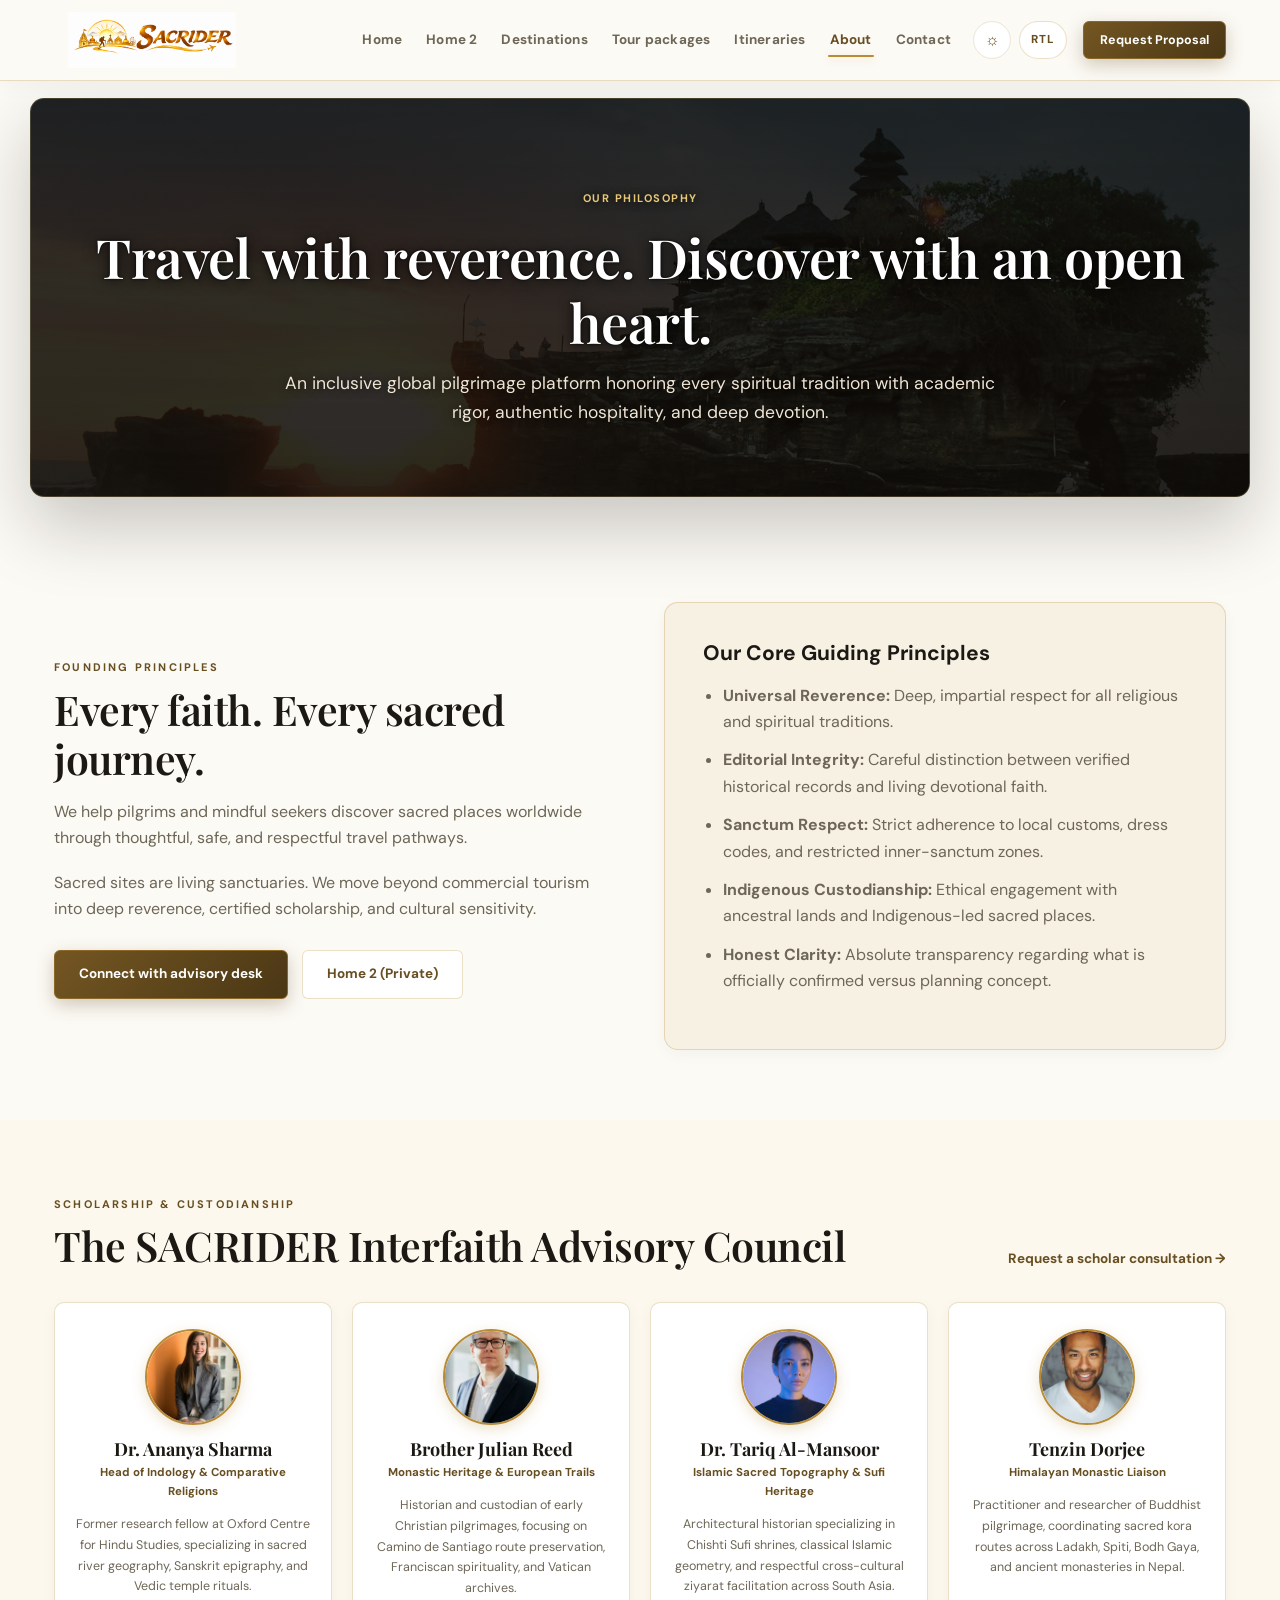
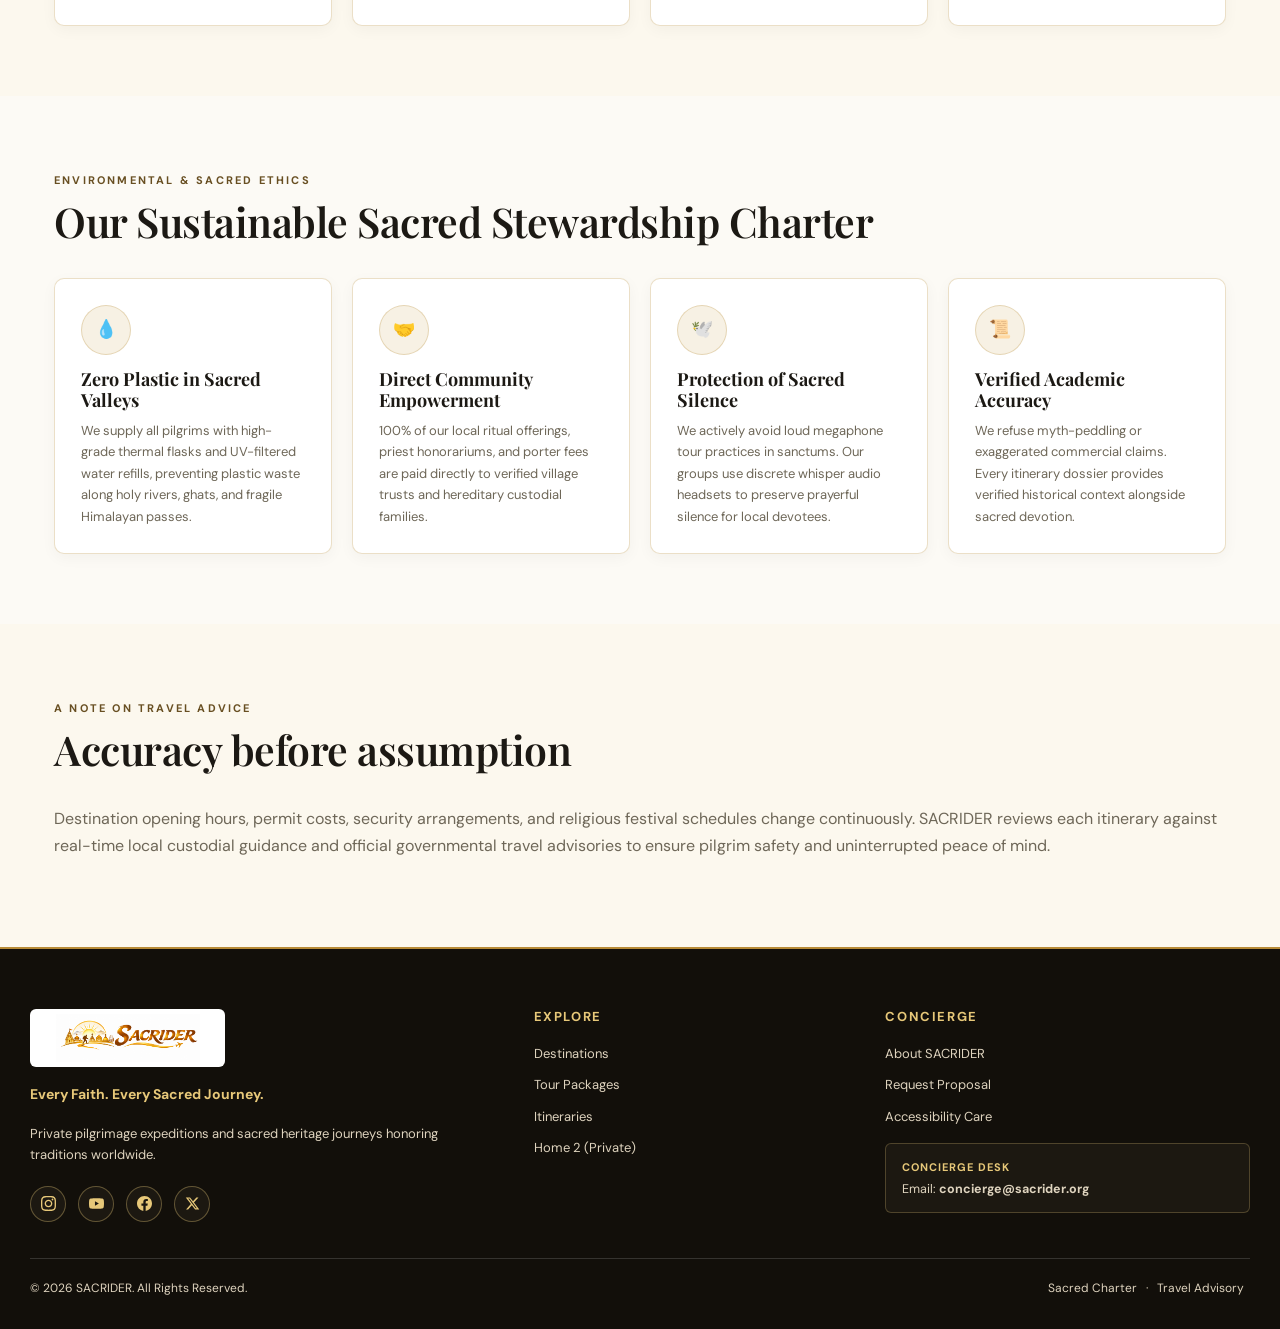
==== commit be74c9f8: "secondpush" ====
--- a/about.html
+++ b/about.html
@@ -17,9 +17,9 @@
   <main>
     <!-- Page Hero with Photographic Backdrop -->
     <section class="page-hero about-hero">
-      <span class="eyebrow">OUR CALLING & PHILOSOPHY</span>
+      <span class="eyebrow">OUR PHILOSOPHY</span>
       <h1>Travel with reverence. Discover with an open heart.</h1>
-      <p>SACRIDER is conceived as an inclusive global pilgrimage and sacred-travel discovery platform, honoring every spiritual tradition with academic rigor, authentic hospitality, and deep devotion.</p>
+      <p>An inclusive global pilgrimage platform honoring every spiritual tradition with academic rigor, authentic hospitality, and deep devotion.</p>
     </section>
 
     <!-- Core Purpose Split Section -->
@@ -27,11 +27,11 @@
       <div>
         <span class="eyebrow">FOUNDING PRINCIPLES</span>
         <h2>Every faith. Every sacred journey.</h2>
-        <p>Our aim is to help pilgrims, seekers, and mindful travelers discover sacred places and explore thoughtful, safe, and respectful ways to visit them—across religions, cultures, and continents.</p>
-        <p>We recognize that sacred sites are living sanctuaries with their own ancient histories, worshipping communities, delicate customs, and strict access rules. We believe that true sacred travel requires moving beyond ordinary tourism into deep reverence and cultural sensitivity.</p>
+        <p>We help pilgrims and mindful seekers discover sacred places worldwide through thoughtful, safe, and respectful travel pathways.</p>
+        <p>Sacred sites are living sanctuaries. We move beyond commercial tourism into deep reverence, certified scholarship, and cultural sensitivity.</p>
         <div class="actions">
-          <a class="btn primary" href="contact.html">Connect with our advisory desk</a>
-          <a class="btn secondary" href="home-premium.html">Explore Home 2 Private Journeys</a>
+          <a class="btn primary" href="contact.html">Connect with advisory desk</a>
+          <a class="btn secondary" href="home-premium.html">Home 2 (Private)</a>
         </div>
       </div>
       <div class="values-panel">
--- a/styles.css
+++ b/styles.css
@@ -115,15 +115,24 @@
   color: var(--gold-light);
 }
 
+#site-header {
+  display: block;
+  min-height: 80px;
+}
+
 .site-header {
-  position: sticky;
+  position: fixed;
   top: 0;
-  z-index: 100;
-  background: rgba(252, 250, 245, 0.96);
+  left: 0;
+  right: 0;
+  width: 100%;
+  z-index: 1000;
+  background: rgba(252, 250, 245, 0.98);
   backdrop-filter: blur(18px);
   -webkit-backdrop-filter: blur(18px);
   border-bottom: 1px solid var(--line-gold);
   box-shadow: 0 4px 20px rgba(18, 14, 8, 0.04);
+  transition: background-color 0.25s ease, border-color 0.25s ease;
 }
 
 .nav-wrap {
@@ -133,6 +142,7 @@
   display: flex;
   align-items: center;
   gap: 20px;
+  position: relative;
 }
 
 .brand img {
@@ -150,25 +160,33 @@
 .nav-links {
   display: flex;
   align-items: center;
+  margin-inline-start: auto;
+}
+
+.nav-links-list {
+  display: flex;
+  align-items: center;
   gap: 20px;
-  margin-inline-start: auto;
   font-size: 13.5px;
   font-weight: 700;
   color: var(--muted);
 }
 
-.nav-links a {
+.nav-links-list a {
   position: relative;
   padding: 6px 2px;
   letter-spacing: 0.2px;
-}
-
-.nav-links a:hover,
-.nav-links a.active {
-  color: var(--deep);
-}
-
-.nav-links a.active::after {
+  color: var(--muted);
+  text-decoration: none;
+  transition: color 0.2s ease;
+}
+
+.nav-links-list a:hover,
+.nav-links-list a.active {
+  color: var(--deep);
+}
+
+.nav-links-list a.active::after {
   content: "";
   position: absolute;
   bottom: 0;
@@ -186,6 +204,14 @@
   gap: 8px;
 }
 
+.desktop-nav-tools {
+  display: flex;
+}
+
+.nav-menu-tools {
+  display: none;
+}
+
 .icon-btn {
   width: 38px;
   height: 38px;
@@ -208,7 +234,7 @@
 
 .menu-btn {
   display: none;
-  font-size: 18px;
+  font-size: 20px;
 }
 
 .header-cta {
@@ -380,12 +406,11 @@
 .hero, .premium-hero {
   max-width: 1220px;
   margin: 20px auto 40px;
-  padding: 75px 44px 70px;
-  display: grid;
-  grid-template-columns: 1.18fr 0.82fr;
-  align-items: center;
-  gap: 40px;
-  min-height: 530px;
+  padding: 85px 54px 80px;
+  display: flex;
+  flex-direction: column;
+  justify-content: center;
+  min-height: 500px;
   border-radius: var(--radius-lg);
   overflow: hidden;
   box-shadow: var(--shadow-lg);
@@ -393,105 +418,84 @@
   border: 1px solid rgba(231, 200, 121, 0.25);
 }
 
+.hero-copy,
+.premium-copy {
+  max-width: 820px;
+}
+
+.hero-copy h1,
+.premium-copy h1,
+.hero h1,
+.premium-hero h1,
+.page-hero h1,
+.detail-title {
+  color: #ffffff !important;
+  text-shadow: 0 2px 14px rgba(0, 0, 0, 0.8), 0 0 3px rgba(0, 0, 0, 0.95);
+}
+
+.hero-copy h1 em,
+.premium-copy h1 em,
+.hero h1 em,
+.premium-hero h1 em,
+.page-hero h1 em {
+  color: var(--gold-light) !important;
+  text-shadow: 0 2px 14px rgba(0, 0, 0, 0.8), 0 0 3px rgba(0, 0, 0, 0.95);
+}
+
 .hero-classic {
-  background: linear-gradient(135deg, rgba(16, 12, 8, 0.85) 0%, rgba(32, 24, 14, 0.72) 55%, rgba(16, 12, 8, 0.90) 100%),
+  background: linear-gradient(135deg, rgba(16, 12, 8, 0.88) 0%, rgba(32, 24, 14, 0.78) 55%, rgba(16, 12, 8, 0.92) 100%),
               url('assets/images/hero-classic.jpg') center/cover no-repeat;
   color: #fffef8;
 }
 
-.hero-classic .eyebrow {
-  color: var(--gold-light);
+.hero-classic .eyebrow,
+.premium-hero .eyebrow,
+.page-hero .eyebrow {
+  color: var(--gold-light) !important;
+  text-shadow: 0 1px 8px rgba(0, 0, 0, 0.8);
+  font-weight: 700;
+  letter-spacing: 1.5px;
 }
 
 .hero-classic p {
   color: #ede2cf;
   font-size: 17.5px;
-  max-width: 590px;
-}
-
-.hero-classic .hero-note {
-  color: #d1c1a5;
-  font-size: 12.5px;
+  max-width: 680px;
+  text-shadow: 0 1px 8px rgba(0, 0, 0, 0.6);
+}
+
+.hero-classic .hero-note,
+.premium-hero .hero-note {
+  color: #ded0b8;
+  font-size: 13px;
   margin-top: 24px;
   letter-spacing: 0.5px;
+  text-shadow: 0 1px 6px rgba(0, 0, 0, 0.7);
 }
 
 .hero-art {
-  display: flex;
-  justify-content: center;
-  align-items: center;
-}
-
-.hero-art img {
-  width: min(100%, 420px);
-  filter: drop-shadow(0 20px 40px rgba(0, 0, 0, 0.45));
-  border-radius: 50%;
-  border: 3px solid rgba(231, 200, 121, 0.35);
+  display: none !important;
 }
 
 /* Home 2 (Premium Hero) */
 .premium-hero {
-  background: linear-gradient(135deg, rgba(14, 11, 7, 0.92) 0%, rgba(36, 28, 15, 0.80) 55%, rgba(14, 11, 7, 0.94) 100%),
+  background: linear-gradient(135deg, rgba(14, 11, 7, 0.92) 0%, rgba(36, 28, 15, 0.82) 55%, rgba(14, 11, 7, 0.94) 100%),
               url('assets/images/hero-premium.jpg') center/cover no-repeat;
   color: #fffef8;
-}
-
-.premium-hero .eyebrow {
-  color: var(--gold-light);
 }
 
 .premium-hero p {
   color: #eddcc2;
   font-size: 18px;
-  max-width: 590px;
-}
-
-.premium-orbit-badge {
-  position: relative;
-  display: flex;
-  flex-direction: column;
-  align-items: center;
-  justify-content: center;
-  background: radial-gradient(circle, rgba(231, 200, 121, 0.22) 0%, rgba(22, 17, 10, 0.85) 65%);
-  border: 1px solid rgba(231, 200, 121, 0.45);
-  padding: 40px 30px;
-  border-radius: 50%;
-  width: min(100%, 360px);
-  height: 360px;
-  margin: auto;
-  box-shadow: 0 0 60px rgba(184, 139, 54, 0.22), inset 0 0 45px rgba(231, 200, 121, 0.15);
-  text-align: center;
-}
-
-.premium-orbit-badge img {
-  width: 140px;
-  height: 140px;
-  object-fit: contain;
-  margin-bottom: 12px;
-  filter: drop-shadow(0 10px 20px rgba(0, 0, 0, 0.5));
-}
-
-.orbit-title {
-  font-family: "Playfair Display", serif;
-  font-size: 20px;
-  color: #ffffff;
-  font-weight: 600;
-  line-height: 1.3;
-}
-
-.orbit-tag {
-  font-size: 11px;
-  letter-spacing: 2px;
-  color: var(--gold-light);
-  margin-top: 6px;
-  text-transform: uppercase;
+  max-width: 680px;
+  text-shadow: 0 1px 8px rgba(0, 0, 0, 0.6);
 }
 
 /* Page Hero across internal pages */
 .page-hero {
   max-width: 1220px;
   margin: 18px auto 35px;
-  padding: 80px 24px 65px;
+  padding: 85px 24px 70px;
   text-align: center;
   color: #fffef8;
   border-radius: var(--radius-lg);
@@ -504,28 +508,30 @@
 }
 
 .page-hero.destinations-hero {
-  background-image: linear-gradient(rgba(14, 11, 7, 0.78), rgba(14, 11, 7, 0.84)), url('assets/images/hero-destinations.jpg');
+  background-image: linear-gradient(rgba(14, 11, 7, 0.82), rgba(14, 11, 7, 0.88)), url('assets/images/hero-destinations.jpg');
 }
 
 .page-hero.packages-hero {
-  background-image: linear-gradient(rgba(14, 11, 7, 0.78), rgba(14, 11, 7, 0.84)), url('assets/images/hero-packages.jpg');
+  background-image: linear-gradient(rgba(14, 11, 7, 0.82), rgba(14, 11, 7, 0.88)), url('assets/images/hero-packages.jpg');
 }
 
 .page-hero.itineraries-hero {
-  background-image: linear-gradient(rgba(14, 11, 7, 0.78), rgba(14, 11, 7, 0.84)), url('assets/images/hero-itineraries.jpg');
+  background-image: linear-gradient(rgba(14, 11, 7, 0.82), rgba(14, 11, 7, 0.88)), url('assets/images/hero-itineraries.jpg');
 }
 
 .page-hero.about-hero {
-  background-image: linear-gradient(rgba(14, 11, 7, 0.78), rgba(14, 11, 7, 0.84)), url('assets/images/hero-about.jpg');
+  background-image: linear-gradient(rgba(14, 11, 7, 0.82), rgba(14, 11, 7, 0.88)), url('assets/images/hero-about.jpg');
 }
 
 .page-hero.contact-hero {
-  background-image: linear-gradient(rgba(14, 11, 7, 0.78), rgba(14, 11, 7, 0.84)), url('assets/images/hero-contact.jpg');
+  background-image: linear-gradient(rgba(14, 11, 7, 0.82), rgba(14, 11, 7, 0.88)), url('assets/images/hero-contact.jpg');
 }
 
 .page-hero h1 {
+  color: #ffffff !important;
   font-size: clamp(36px, 4.8vw, 54px);
   margin: 10px auto 14px;
+  text-shadow: 0 2px 14px rgba(0, 0, 0, 0.8), 0 0 3px rgba(0, 0, 0, 0.95);
 }
 
 .page-hero p {
@@ -533,6 +539,7 @@
   margin: auto;
   color: #efe5d5;
   font-size: 17.5px;
+  text-shadow: 0 1px 8px rgba(0, 0, 0, 0.6);
 }
 
 .top-sub-banner {
@@ -1958,7 +1965,9 @@
 }
 
 .feature-band h2 {
+  color: #ffffff !important;
   max-width: 620px;
+  text-shadow: 0 2px 10px rgba(0, 0, 0, 0.4);
 }
 
 .feature-stats {
@@ -2469,8 +2478,8 @@
   max-width: 1220px;
   margin: auto;
   display: grid;
-  grid-template-columns: 1.35fr 1fr 1fr;
-  gap: 45px;
+  grid-template-columns: 1.5fr 1fr 1.2fr;
+  gap: 48px;
 }
 
 .footer-logo {
@@ -2486,10 +2495,11 @@
 .footer-tagline {
   color: var(--gold-light);
   font-size: 14px;
+  font-weight: 600;
 }
 
 .footer-desc {
-  color: #d1c5ae;
+  color: #ded3be;
   font-size: 13px;
   line-height: 1.6;
 }
@@ -2500,6 +2510,7 @@
   letter-spacing: 1.6px;
   text-transform: uppercase;
   margin: 0 0 18px;
+  font-weight: 700;
 }
 
 .footer-links {
@@ -2508,8 +2519,9 @@
 }
 
 .footer-links a {
-  color: #d1c5ae;
+  color: #ded3be;
   font-size: 13px;
+  transition: color 0.2s ease;
 }
 
 .footer-links a:hover {
@@ -2523,15 +2535,15 @@
   gap: 7px;
   margin-top: 18px;
   font-size: 12px;
-  color: #baa886;
+  color: #ded3be;
 }
 
 .operator-service-card {
   background: #1c1811;
-  border: 1px solid rgba(231, 200, 121, 0.22);
-  padding: 16px;
+  border: 1px solid rgba(231, 200, 121, 0.25);
+  padding: 14px 16px;
   border-radius: var(--radius-sm);
-  margin-top: 18px;
+  margin-top: 16px;
 }
 
 .operator-service-card strong {
@@ -2543,31 +2555,211 @@
 }
 
 .operator-service-card p {
-  color: #baa886;
-  font-size: 12px;
+  color: #ded3be;
+  font-size: 12.5px;
   margin: 0;
   line-height: 1.45;
 }
 
+.footer-social-icons {
+  display: flex;
+  align-items: center;
+  gap: 12px;
+  margin-top: 20px;
+  margin-bottom: 0;
+}
+
+.social-icon-btn {
+  width: 36px;
+  height: 36px;
+  border-radius: 50%;
+  background: #1c1811;
+  border: 1px solid rgba(231, 200, 121, 0.35);
+  color: var(--gold-light);
+  display: flex;
+  align-items: center;
+  justify-content: center;
+  transition: all 0.2s ease;
+}
+
+.social-icon-btn:hover {
+  background: var(--gold);
+  color: #120f0a;
+  border-color: #ffffff;
+  transform: translateY(-2px);
+}
+
+.footer-social-logins {
+  background: #1c1811;
+  border: 1px solid rgba(231, 200, 121, 0.25);
+  padding: 12px;
+  border-radius: var(--radius-sm);
+}
+
+.social-login-title {
+  display: block;
+  font-size: 10.5px;
+  font-weight: 700;
+  color: var(--gold-light);
+  letter-spacing: 1px;
+  text-transform: uppercase;
+  margin-bottom: 8px;
+}
+
+.social-login-grid {
+  display: flex;
+  gap: 8px;
+}
+
+.social-login-btn {
+  flex: 1;
+  display: inline-flex;
+  align-items: center;
+  justify-content: center;
+  gap: 6px;
+  padding: 7px 10px;
+  border-radius: 4px;
+  font-size: 11.5px;
+  font-weight: 700;
+  cursor: pointer;
+  border: 1px solid rgba(255, 255, 255, 0.16);
+  background: #252016;
+  color: #f7f0df;
+  transition: all 0.2s ease;
+}
+
+.social-login-btn:hover {
+  background: #3a3221;
+  color: #ffffff;
+  border-color: var(--gold);
+  transform: translateY(-1px);
+}
+
 .copyright {
   max-width: 1220px;
-  margin: 40px auto 0;
-  padding-top: 22px;
-  border-top: 1px solid rgba(255, 255, 255, 0.12);
+  margin: 36px auto 0;
+  padding-top: 20px;
+  border-top: 1px solid rgba(255, 255, 255, 0.15);
   display: flex;
   justify-content: space-between;
   align-items: center;
-  color: #9c917b;
+  color: #ded3be;
   font-size: 12px;
 }
 
 .footer-sub-links a {
-  color: #9c917b;
+  color: #ded3be;
   margin: 0 6px;
+  transition: color 0.2s ease;
 }
 
 .footer-sub-links a:hover {
-  color: #fff;
+  color: #ffffff;
+}
+
+/* Floating Back to Top Button */
+.back-to-top {
+  position: fixed;
+  bottom: 28px;
+  right: 28px;
+  z-index: 999;
+  width: 52px;
+  height: 52px;
+  border-radius: 50%;
+  border: 2px solid var(--gold);
+  background: #120f0a;
+  color: #ffffff;
+  display: flex;
+  flex-direction: column;
+  align-items: center;
+  justify-content: center;
+  gap: 2px;
+  cursor: pointer;
+  box-shadow: 0 6px 20px rgba(0, 0, 0, 0.5), 0 0 0 1px rgba(184, 139, 54, 0.35);
+  opacity: 0;
+  visibility: hidden;
+  transform: translateY(18px) scale(0.92);
+  transition: opacity 0.3s ease, transform 0.3s cubic-bezier(0.16, 1, 0.3, 1), visibility 0.3s ease, background 0.2s ease, border-color 0.2s ease;
+  pointer-events: none;
+}
+
+.back-to-top.visible {
+  opacity: 1;
+  visibility: visible;
+  transform: translateY(0) scale(1);
+  pointer-events: auto;
+}
+
+.back-to-top:hover {
+  background: var(--gold);
+  color: #120f0a;
+  border-color: #ffffff;
+  transform: translateY(-3px) scale(1.05);
+  box-shadow: 0 10px 28px rgba(184, 139, 54, 0.55);
+}
+
+.btt-icon {
+  font-size: 12px;
+  line-height: 1;
+}
+
+.btt-text {
+  font-size: 9.5px;
+  font-weight: 800;
+  letter-spacing: 1px;
+  line-height: 1;
+}
+
+html[dir="rtl"] .back-to-top {
+  right: auto;
+  left: 28px;
+}
+
+/* RTL Header Text Button */
+.text-toggle-btn {
+  width: auto !important;
+  min-width: 48px;
+  height: 38px;
+  padding: 0 11px;
+  border-radius: 20px !important;
+  font-size: 11.5px;
+  font-weight: 800;
+  letter-spacing: 1px;
+  text-transform: uppercase;
+  color: var(--deep);
+  background: var(--surface);
+  border: 1px solid var(--line-gold);
+}
+
+.text-toggle-btn:hover {
+  background: var(--soft);
+  color: var(--ink);
+  border-color: var(--gold);
+}
+
+body.dark .text-toggle-btn {
+  background: #242017;
+  color: #ffd98c;
+  border-color: rgba(231, 200, 121, 0.45);
+}
+
+body.dark .text-toggle-btn:hover {
+  background: #382f1f;
+  color: #ffffff;
+}
+
+/* Back to Top in Dark Mode */
+body.dark .back-to-top {
+  background: #e7c879;
+  color: #120f0a;
+  border: 2px solid #ffffff;
+  box-shadow: 0 6px 24px rgba(0, 0, 0, 0.8), 0 0 0 1px rgba(255, 255, 255, 0.25);
+}
+
+body.dark .back-to-top:hover {
+  background: #ffffff;
+  color: #120f0a;
+  box-shadow: 0 10px 30px rgba(255, 255, 255, 0.45);
 }
 
 /* ==========================================================================
@@ -2575,23 +2767,73 @@
    ========================================================================== */
 
 body.dark {
-  --ink: #f2ebd9;
-  --ink-secondary: #dcd0bc;
-  --muted: #b8ac95;
+  --ink: #fcf8ee;
+  --ink-secondary: #e6dcce;
+  --muted: #cfc4b0;
+  --deep: #f0d593;
+  --deep-accent: #ffd98c;
   --paper: #0f0e0b;
   --surface: #1a1712;
   --surface-elevated: #221e17;
   --line: #322b1f;
-  --line-gold: rgba(231, 200, 121, 0.25);
+  --line-gold: rgba(231, 200, 121, 0.32);
   --soft: #242017;
   --soft-gold: #1c1811;
   --shadow-sm: 0 4px 15px rgba(0, 0, 0, 0.4);
-  --shadow-card: 0 10px 30px -4px rgba(0, 0, 0, 0.6), 0 0 0 1px rgba(231, 200, 121, 0.16);
-  --shadow-hover: 0 24px 50px -8px rgba(0, 0, 0, 0.8), 0 0 0 1px rgba(231, 200, 121, 0.45);
+  --shadow-card: 0 10px 30px -4px rgba(0, 0, 0, 0.6), 0 0 0 1px rgba(231, 200, 121, 0.22);
+  --shadow-hover: 0 24px 50px -8px rgba(0, 0, 0, 0.8), 0 0 0 1px rgba(231, 200, 121, 0.55);
 }
 
 body.dark .site-header {
-  background: rgba(15, 14, 11, 0.96);
+  background: rgba(15, 14, 11, 0.98);
+  border-bottom-color: rgba(212, 175, 55, 0.25);
+}
+
+body.dark .nav-links {
+  background: #191611;
+  border-bottom-color: rgba(231, 200, 121, 0.45);
+  box-shadow: 0 16px 40px rgba(0, 0, 0, 0.7);
+}
+
+body.dark .nav-links-list a {
+  color: #eeddbb;
+}
+
+body.dark .nav-links-list a:hover {
+  background: #242017;
+  color: #ffd98c;
+}
+
+body.dark .nav-links-list a.active {
+  background: rgba(231, 200, 121, 0.16);
+  color: #ffd98c;
+}
+
+body.dark .nav-menu-tools {
+  border-top-color: rgba(231, 200, 121, 0.25);
+}
+
+body.dark .nav-menu-tool-btn {
+  background: #242017;
+  color: #eeddbb;
+  border-color: rgba(231, 200, 121, 0.35);
+}
+
+body.dark .nav-menu-tool-btn:hover {
+  background: #322b1e;
+  border-color: #ffd98c;
+  color: #ffffff;
+}
+
+body.dark .menu-btn {
+  background: #1c1811;
+  color: #ffd98c;
+  border-color: rgba(231, 200, 121, 0.35);
+}
+
+body.dark .menu-btn:hover {
+  background: #282216;
+  border-color: #ffd98c;
 }
 
 body.dark .muted-section {
@@ -2629,13 +2871,162 @@
    ========================================================================== */
 
 @media (max-width: 1100px) {
+  #site-header {
+    min-height: 68px;
+  }
+
   .nav-wrap {
+    padding: 10px 18px;
+    gap: 12px;
+  }
+
+  .brand img {
+    width: 155px;
+    height: 46px;
+  }
+
+  /* From 300px to 1100px: ONLY the brand logo and hamburger button exist in the visible header bar */
+  .desktop-nav-tools {
+    display: none !important;
+  }
+
+  .menu-btn {
+    display: flex !important;
+    margin-inline-start: auto;
+    width: 42px;
+    height: 42px;
+    font-size: 20px;
+    background: var(--surface);
+    border: 1px solid var(--line-gold);
+    border-radius: 8px;
+    color: var(--deep);
+    align-items: center;
+    justify-content: center;
+    cursor: pointer;
+    transition: all 0.2s ease;
+  }
+
+  .menu-btn:hover,
+  .menu-btn:focus-visible {
+    background: var(--soft);
+    border-color: var(--gold);
+  }
+
+  /* Mobile & Tablet Navigation Dropdown */
+  .nav-links {
+    display: none;
+    position: absolute;
+    top: 100%;
+    left: 0;
+    right: 0;
+    width: 100%;
+    background: var(--paper);
+    padding: 16px 20px 22px;
+    border-bottom: 2px solid var(--gold);
+    flex-direction: column;
+    align-items: stretch;
     gap: 14px;
-  }
-  .nav-links {
+    box-shadow: 0 16px 36px rgba(18, 14, 8, 0.16);
+    max-height: calc(100vh - 68px);
+    overflow-y: auto;
+    -webkit-overflow-scrolling: touch;
+    box-sizing: border-box;
+    margin-inline-start: 0;
+  }
+
+  .nav-links.open {
+    display: flex !important;
+  }
+
+  .nav-links-list {
+    display: flex;
+    flex-direction: column;
+    gap: 4px;
+    width: 100%;
+  }
+
+  .nav-links-list a {
+    display: flex;
+    align-items: center;
+    padding: 11px 14px;
+    font-size: 15px;
+    font-weight: 600;
+    color: var(--deep);
+    border-radius: 6px;
+    text-decoration: none;
+    transition: background-color 0.2s ease, color 0.2s ease;
+  }
+
+  .nav-links-list a:hover {
+    background: var(--soft);
+    color: var(--deep);
+  }
+
+  .nav-links-list a.active {
+    background: rgba(184, 134, 11, 0.12);
+    color: var(--deep);
+    font-weight: 700;
+  }
+
+  .nav-links-list a.active::after {
+    display: none;
+  }
+
+  /* Inside Hamburger: Theme Toggle, RTL Toggle & Request Proposal Button */
+  .nav-menu-tools {
+    display: flex !important;
+    flex-direction: column;
     gap: 12px;
-    font-size: 12.5px;
-  }
+    padding-top: 14px;
+    margin-top: 4px;
+    border-top: 1px solid var(--line-gold);
+    width: 100%;
+  }
+
+  .nav-menu-toggles {
+    display: grid;
+    grid-template-columns: 1fr 1fr;
+    gap: 10px;
+  }
+
+  .nav-menu-tool-btn {
+    display: flex;
+    align-items: center;
+    justify-content: center;
+    gap: 8px;
+    padding: 11px 12px;
+    border: 1px solid var(--line-gold);
+    border-radius: 8px;
+    background: var(--surface);
+    color: var(--deep);
+    font-size: 13.5px;
+    font-weight: 700;
+    letter-spacing: 0.3px;
+    cursor: pointer;
+    transition: all 0.2s ease;
+  }
+
+  .nav-menu-tool-btn:hover {
+    background: var(--soft);
+    border-color: var(--gold);
+  }
+
+  .nav-menu-tool-btn .theme-btn-icon,
+  .nav-menu-tool-btn .dir-btn-icon {
+    font-size: 16px;
+    color: var(--gold);
+  }
+
+  .nav-menu-tools .menu-cta {
+    display: block;
+    text-align: center;
+    padding: 13px 20px;
+    font-size: 14px;
+    font-weight: 700;
+    border-radius: 8px;
+    box-shadow: 0 4px 14px rgba(184, 134, 11, 0.25);
+  }
+
   .faith-grid,
   .seasons-grid,
   .etiquette-grid,
@@ -2659,9 +3050,9 @@
     grid-template-columns: repeat(2, 1fr);
   }
   .hero, .premium-hero {
-    grid-template-columns: 1fr;
     padding: 55px 28px;
-    gap: 32px;
+    gap: 24px;
+    min-height: auto;
   }
   .feature-band {
     grid-template-columns: 1fr;
@@ -2672,38 +3063,27 @@
 }
 
 @media (max-width: 920px) {
-  .top-operator-bar {
-    display: none;
-  }
+  .footer-inner {
+    grid-template-columns: repeat(2, 1fr);
+  }
+}
+
+@media (max-width: 360px) {
   .nav-wrap {
-    padding: 10px 18px;
+    padding: 8px 12px;
   }
   .brand img {
-    width: 160px;
-    height: 48px;
+    width: 130px;
+    height: 38px;
   }
   .menu-btn {
-    display: flex;
-    margin-inline-start: auto;
-  }
-  .nav-links {
-    display: none;
-    position: absolute;
-    top: 68px;
-    left: 0;
-    right: 0;
-    background: var(--paper);
-    padding: 22px 26px;
-    border-bottom: 1px solid var(--line-gold);
-    flex-direction: column;
-    align-items: stretch;
-    box-shadow: var(--shadow-hover);
-  }
-  .nav-links.open {
-    display: flex;
-  }
-  .header-cta {
-    display: none;
+    width: 38px;
+    height: 38px;
+    font-size: 18px;
+  }
+  .nav-menu-toggles {
+    grid-template-columns: 1fr;
+    gap: 8px;
   }
 }
 
